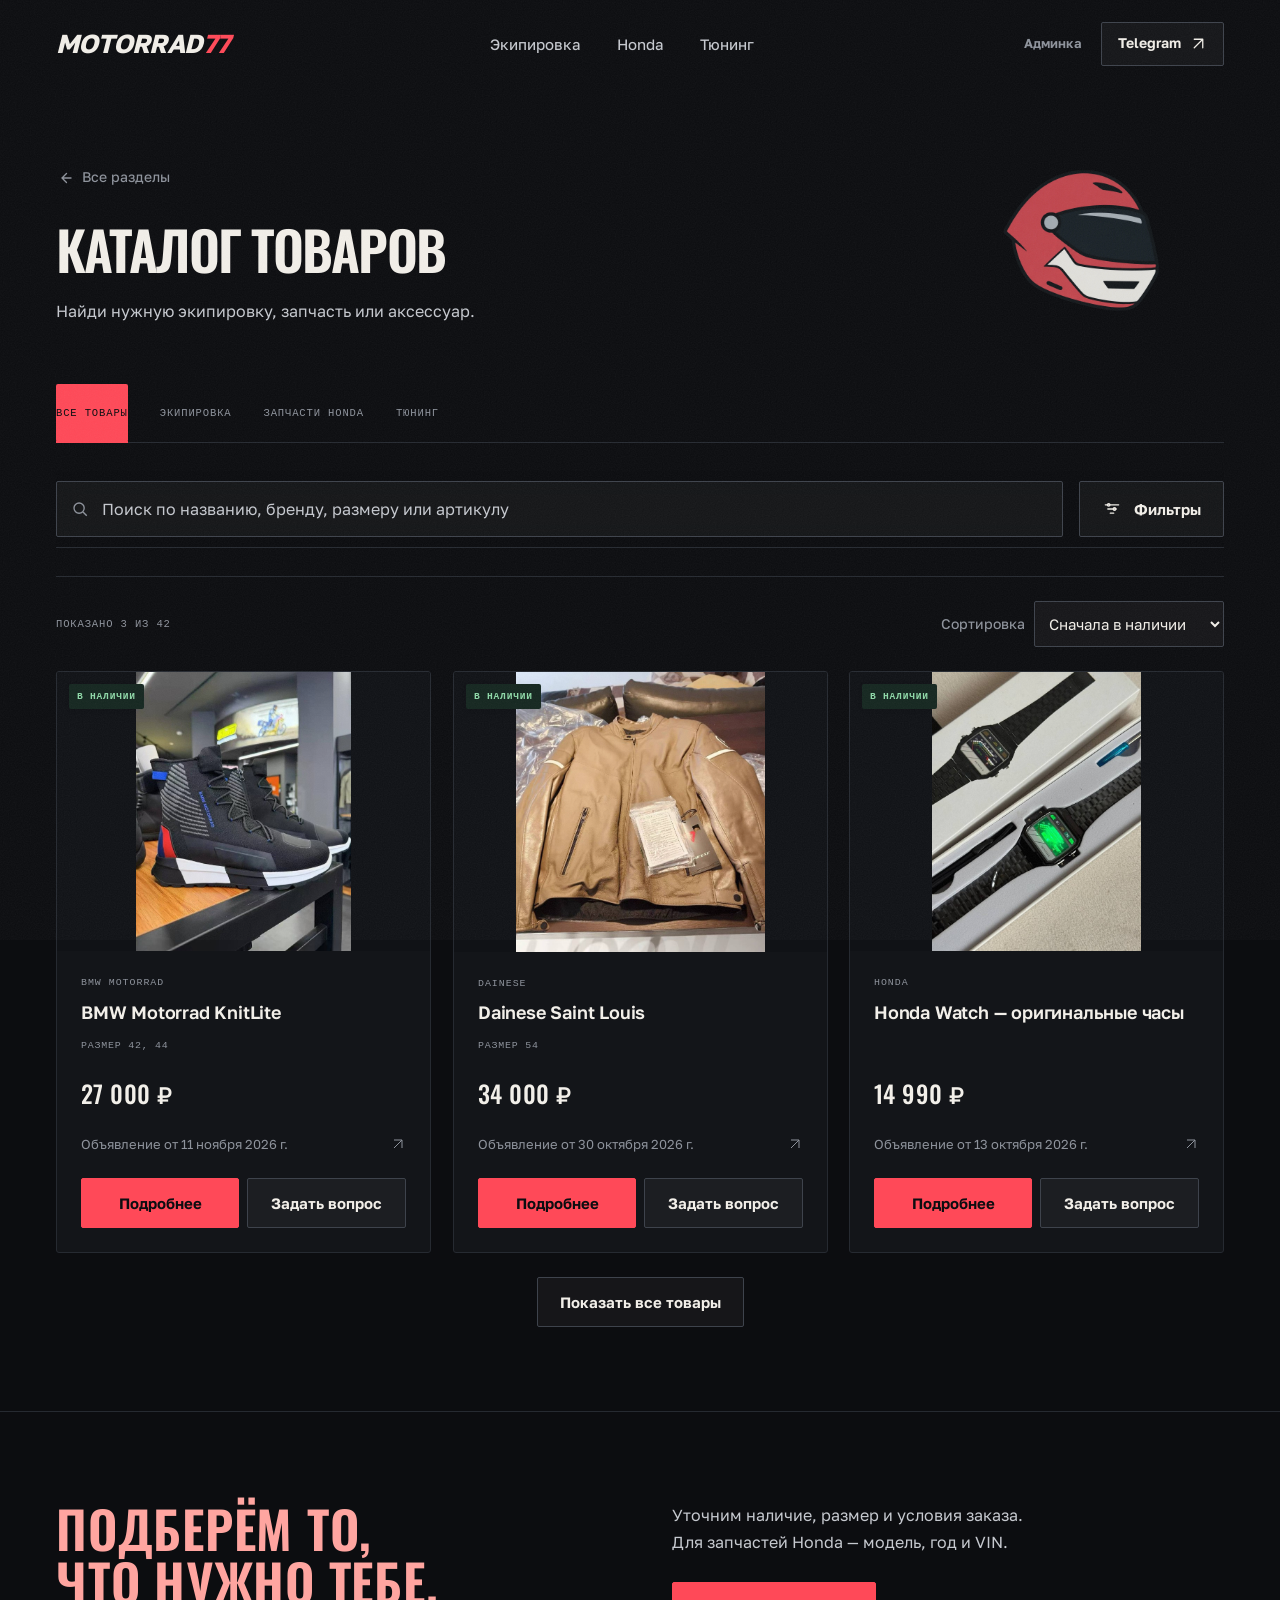
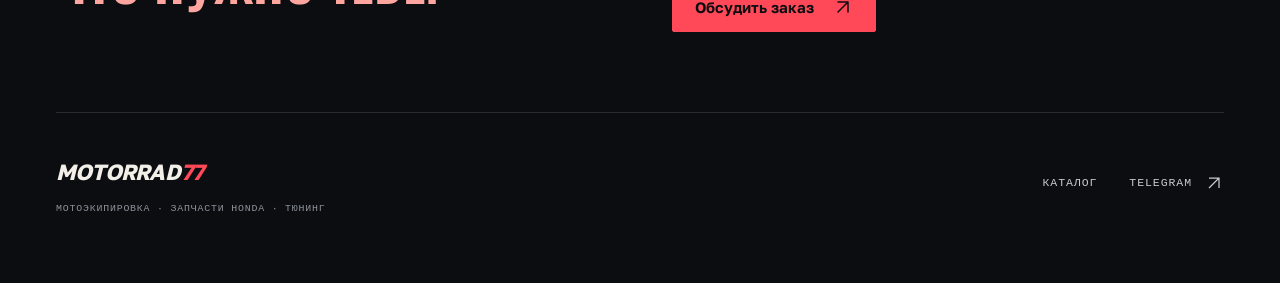
==== catalog.html @ dca194d2 "MOTORRAD77 redesign demo (speed v3)" ====
<!doctype html>
<html lang="ru" data-type="product">
<head>
<meta charset="utf-8">
<meta name="viewport" content="width=device-width, initial-scale=1, viewport-fit=cover">
<meta name="theme-color" content="#0C0D10"><meta name="page-type" content="product"><meta name="site-kind" content="other"><link rel="icon" href="assets/favicon.svg" type="image/svg+xml"><meta property="og:title" content="Каталог — MOTORRAD77"><meta property="og:description" content="Мотоэкипировка, оригинальные запчасти Honda и тюнинг."><meta property="og:type" content="website"><meta property="og:image" content="assets/equipment.webp"><meta name="twitter:card" content="summary_large_image">
<meta name="description" content="MOTORRAD77 — мотоэкипировка Alpinestars, Dainese, оригинальные запчасти Honda и тюнинг.">
<title>Каталог — MOTORRAD77</title>
<link rel="preload" href="assets/golos-text.woff" as="font" type="font/woff" crossorigin>
<link rel="preload" href="assets/fonts/oswald-600-cyrillic.woff2" as="font" type="font/woff2" crossorigin><link rel="preload" href="assets/fonts/oswald-600-latin.woff2" as="font" type="font/woff2" crossorigin>
<link rel="stylesheet" href="assets/css/shared.css?v=20">
<link rel="stylesheet" href="assets/css/catalog.css?v=20">
<script>
// Resolve the initial route before painting, then let the catalog own updates.
var catalogInitialView = (() => {
  const params = new URLSearchParams(location.search);
  const sections = {equipment:"Экипировка",honda:"Запчасти Honda",tuning:"Тюнинг"};
  const types = {jackets:"Куртки",pants:"Штаны",suits:"Комбинезоны",boots:"Мотоботы",gloves:"Перчатки",helmets:"Шлемы",protection:"Защита спины и груди",base:"Термобельё и базовые слои",rain:"Дождевики",bags:"Сумки и рюкзаки",accessories:"Аксессуары"};
  const section = Object.hasOwn(sections,params.get("section")) ? params.get("section") : "all";
  const type = section === "equipment" && Object.hasOwn(types,params.get("type")) ? params.get("type") : "all";
  document.documentElement.dataset.catalogSection = section;
  const subtitles = {equipment:"Подбери тип экипировки, бренд, пол и размер.",honda:"Рычаги, ручки с подогревом, крышки двигателя и пластик. Подбор по модели, году и VIN.",tuning:"Компоненты и аксессуары для доработки мотоцикла."};
  return {type,title:type !== "all" ? types[type] : sections[section] || "Каталог товаров",subtitle:subtitles[section] || "Выберите категорию на главной странице или найдите товар."};
})();
</script>
<link rel="stylesheet" href="assets/css/redesign.css?v=20"><link rel="stylesheet" href="assets/css/speed-fonts.css?v=20"><link rel="stylesheet" href="assets/css/speed.css?v=20"></head>
<body class="catalog-page">
<a class="skip-link" href="#main">Перейти к содержимому</a>
<div class="progress" aria-hidden="true"><i></i></div>

<header class="topbar"><div class="wrap topbar-inner">
<a class="brand" translate="no" href="index.html" aria-label="MOTORRAD77 — главная">MOTORRAD<span class="brand-77">77</span></a>
<nav class="main-nav" aria-label="Главная навигация"><a href="catalog.html?section=equipment">Экипировка</a><a href="catalog.html?section=honda">Honda</a><a href="catalog.html?section=tuning">Тюнинг</a></nav>
<div class="header-actions"><button class="button header-admin" type="button" onclick="openAdmin()">Админка</button><a class="button button-secondary header-contact" href="https://t.me/motorrad_77" target="_blank" rel="noopener">Telegram <svg aria-hidden="true" viewBox="0 0 24 24"><path d="M6 18 18 6M6 6h12v12"/></svg></a><button class="icon-button button-secondary mobile-menu-button" type="button" aria-label="Открыть меню" aria-controls="mobileNav" aria-expanded="false" onclick="toggleMobileNav()"><svg aria-hidden="true" viewBox="0 0 24 24"><path d="M4 8h16M4 16h16"/></svg></button></div></div>
<nav class="mobile-nav" id="mobileNav" aria-label="Мобильная навигация"><a href="index.html">Главная</a><a href="catalog.html?section=equipment">Экипировка <svg aria-hidden="true" viewBox="0 0 24 24"><path d="M5 12h14m-6-6 6 6-6 6"/></svg></a><a href="catalog.html?section=honda">Запчасти Honda <svg aria-hidden="true" viewBox="0 0 24 24"><path d="M5 12h14m-6-6 6 6-6 6"/></svg></a><a href="catalog.html?section=tuning">Тюнинг <svg aria-hidden="true" viewBox="0 0 24 24"><path d="M5 12h14m-6-6 6 6-6 6"/></svg></a><a href="https://t.me/motorrad_77" target="_blank" rel="noopener">Связаться в Telegram <svg aria-hidden="true" viewBox="0 0 24 24"><path d="M6 18 18 6M6 6h12v12"/></svg></a><button type="button" onclick="toggleMobileNav(false);openAdmin()">Управление каталогом</button></nav></header>

<main id="main">
  <section class="section wrap catalog-section" id="catalog">
    <div class="catalog-top">
      <div class="section-heading">
        <div><a class="back-link" href="index.html#categories"><svg aria-hidden="true" viewBox="0 0 24 24"><path d="m14 6-6 6 6 6M8 12h12"/></svg>Все разделы</a><h1 class="section-title" id="catalogTitle">Каталог</h1><p class="section-note" id="catalogSubtitle">Выберите категорию на главной странице или найдите товар.</p></div>
      </div>
      <div class="catalog-cover" aria-hidden="true"><img class="cover-equipment" src="assets/equipment.webp" alt="" width="1536" height="1024"><img class="cover-honda" src="assets/honda.webp" alt="" width="1536" height="1024"><img class="cover-tuning" src="assets/tuning.svg" alt="" width="400" height="210"></div>
    </div>

    <script>
    document.getElementById("catalogTitle").textContent = catalogInitialView.title;
    document.getElementById("catalogSubtitle").textContent = catalogInitialView.subtitle;
    </script>
    <div class="demo-note" id="demoNote" hidden>
      <svg aria-hidden="true" focusable="false" viewBox="0 0 24 24"><circle cx="12" cy="12" r="9"/><path d="M12 11v5m0-8h.01"/></svg>
      <span>Ищите товары по названию, бренду, размеру или артикулу.</span>
    </div>

    <nav class="catalog-sections" aria-label="Разделы каталога">
      <a href="catalog.html" data-section="all">Все товары</a>
      <a href="catalog.html?section=equipment" data-section="equipment">Экипировка</a>
      <a href="catalog.html?section=honda" data-section="honda">Запчасти Honda</a>
      <a href="catalog.html?section=tuning" data-section="tuning">Тюнинг</a>
    </nav>
    <div class="catalog-toolbar">
      <div class="search-row">
        <svg aria-hidden="true" focusable="false" viewBox="0 0 24 24"><circle cx="10.8" cy="10.8" r="6.8"/><path d="m16 16 5 5"/></svg>
        <input id="searchInput" class="search-input" type="search" placeholder="Поиск по названию, бренду, размеру или артикулу" aria-label="Поиск по каталогу" oninput="renderCatalog()" name="searchInput" autocomplete="off">
      </div>
      <button class="button button-secondary filter-toggle" id="filterToggle" type="button" aria-expanded="false" aria-controls="filterPanel" onclick="toggleFilters()">
        <svg aria-hidden="true" focusable="false" viewBox="0 0 24 24"><path d="M4 7h16M7 12h10m-7 5h4"/><circle cx="8" cy="7" r="1.5"/><circle cx="15" cy="12" r="1.5"/></svg>
        Фильтры
      </button>
    </div>
    <div class="active-filters" id="activeFilters" aria-live="polite"></div>
    <div class="filter-panel" id="filterPanel" hidden>
      <div class="filter-grid">
        <div class="filter-field"><label for="categoryFilter">Раздел</label><select class="filter-select" id="categoryFilter" onchange="onCategoryFilterChange()" name="categoryFilter" autocomplete="off"><option value="all">Все разделы</option><option value="equipment">Экипировка</option><option value="honda">Запчасти Honda</option><option value="tuning">Тюнинг</option></select></div>
        <div class="filter-field" id="subcategoryField"><label for="subcategoryFilter">Категория экипировки</label><select class="filter-select" id="subcategoryFilter" onchange="renderCatalog()" name="subcategoryFilter" autocomplete="off"><option value="all">Вся экипировка</option><option value="jackets">Куртки</option><option value="pants">Штаны</option><option value="suits">Комбинезоны</option><option value="boots">Мотоботы</option><option value="gloves">Перчатки</option><option value="helmets">Шлемы</option><option value="protection">Защита спины и груди</option><option value="base">Термобельё и базовые слои</option><option value="rain">Дождевики</option><option value="bags">Сумки и рюкзаки</option><option value="accessories">Аксессуары</option></select></div>
        <div class="filter-field"><label for="brandFilter">Бренд</label><select class="filter-select" id="brandFilter" onchange="renderCatalog()" name="brandFilter" autocomplete="off"><option value="all">Все бренды</option></select></div>
        <div class="filter-field" id="genderField"><label for="genderFilter">Пол</label><select class="filter-select" id="genderFilter" onchange="renderCatalog()" name="genderFilter" autocomplete="off"><option value="all">Любой</option><option value="male">Мужское</option><option value="female">Женское</option><option value="unisex">Унисекс</option></select></div>
        <div class="filter-field" id="sizeField"><label for="sizeFilter">Размер</label><select class="filter-select" id="sizeFilter" onchange="renderCatalog()" name="sizeFilter" autocomplete="off"><option value="all">Любой размер</option></select></div>
        <div class="filter-field"><label for="statusFilter">Наличие</label><select class="filter-select" id="statusFilter" onchange="renderCatalog()" name="statusFilter" autocomplete="off"><option value="all">Любое</option><option value="В наличии">В наличии</option><option value="В пути">В пути</option><option value="Под заказ">Под заказ</option><option value="Продано">Продано</option><option value="Уточнить">Уточнить</option></select></div>
      </div>
      <div class="filter-bottom">
        <span class="filter-help">Для запчастей Honda отдельные категории пока не используются.</span>
        <button class="clear-filters" type="button" onclick="clearFilters()">Сбросить фильтры</button>
      </div>
    </div>

    <details open class="equipment-directory" id="equipmentDirectory" aria-labelledby="equipmentDirectoryTitle">
      <summary class="equipment-directory-summary"><h2 id="equipmentDirectoryTitle">Категории экипировки</h2><span id="equipmentCurrent" class="equipment-current">Вся экипировка</span><svg aria-hidden="true" viewBox="0 0 24 24"><path d="m6 9 6 6 6-6"/></svg></summary>
      <nav class="equipment-types" id="equipmentTypes" aria-label="Категории экипировки">
<a href="catalog.html?section=equipment" data-equipment-type="all" aria-current="page" onclick="if(typeof chooseEquipmentType==='function')chooseEquipmentType(event,'all')"><span class="equipment-type-art" aria-hidden="true" style="background-position:0.0% 0%"></span><span class="equipment-type-label">Вся экипировка</span></a>
<a href="catalog.html?section=equipment&amp;type=jackets" data-equipment-type="jackets" onclick="if(typeof chooseEquipmentType==='function')chooseEquipmentType(event,'jackets')"><span class="equipment-type-art" aria-hidden="true" style="background-position:33.333333333333336% 0%"></span><span class="equipment-type-label">Куртки</span></a>
<a href="catalog.html?section=equipment&amp;type=pants" data-equipment-type="pants" onclick="if(typeof chooseEquipmentType==='function')chooseEquipmentType(event,'pants')"><span class="equipment-type-art" aria-hidden="true" style="background-position:66.66666666666667% 0%"></span><span class="equipment-type-label">Штаны</span></a>
<a href="catalog.html?section=equipment&amp;type=suits" data-equipment-type="suits" onclick="if(typeof chooseEquipmentType==='function')chooseEquipmentType(event,'suits')"><span class="equipment-type-art" aria-hidden="true" style="background-position:100.0% 0%"></span><span class="equipment-type-label">Комбинезоны</span></a>
<a href="catalog.html?section=equipment&amp;type=boots" data-equipment-type="boots" onclick="if(typeof chooseEquipmentType==='function')chooseEquipmentType(event,'boots')"><span class="equipment-type-art" aria-hidden="true" style="background-position:0.0% 50%"></span><span class="equipment-type-label">Мотоботы</span></a>
<a href="catalog.html?section=equipment&amp;type=gloves" data-equipment-type="gloves" onclick="if(typeof chooseEquipmentType==='function')chooseEquipmentType(event,'gloves')"><span class="equipment-type-art" aria-hidden="true" style="background-position:33.333333333333336% 50%"></span><span class="equipment-type-label">Перчатки</span></a>
<a href="catalog.html?section=equipment&amp;type=helmets" data-equipment-type="helmets" onclick="if(typeof chooseEquipmentType==='function')chooseEquipmentType(event,'helmets')"><span class="equipment-type-art" aria-hidden="true" style="background-position:66.66666666666667% 50%"></span><span class="equipment-type-label">Шлемы</span></a>
<a href="catalog.html?section=equipment&amp;type=protection" data-equipment-type="protection" onclick="if(typeof chooseEquipmentType==='function')chooseEquipmentType(event,'protection')"><span class="equipment-type-art" aria-hidden="true" style="background-position:100.0% 50%"></span><span class="equipment-type-label">Защита</span></a>
<a href="catalog.html?section=equipment&amp;type=base" data-equipment-type="base" onclick="if(typeof chooseEquipmentType==='function')chooseEquipmentType(event,'base')"><span class="equipment-type-art" aria-hidden="true" style="background-position:0.0% 100%"></span><span class="equipment-type-label">Термобельё</span></a>
<a href="catalog.html?section=equipment&amp;type=rain" data-equipment-type="rain" onclick="if(typeof chooseEquipmentType==='function')chooseEquipmentType(event,'rain')"><span class="equipment-type-art" aria-hidden="true" style="background-position:33.333333333333336% 100%"></span><span class="equipment-type-label">Дождевики</span></a>
<a href="catalog.html?section=equipment&amp;type=bags" data-equipment-type="bags" onclick="if(typeof chooseEquipmentType==='function')chooseEquipmentType(event,'bags')"><span class="equipment-type-art" aria-hidden="true" style="background-position:66.66666666666667% 100%"></span><span class="equipment-type-label">Сумки и рюкзаки</span></a>
<a href="catalog.html?section=equipment&amp;type=accessories" data-equipment-type="accessories" onclick="if(typeof chooseEquipmentType==='function')chooseEquipmentType(event,'accessories')"><span class="equipment-type-art" aria-hidden="true" style="background-position:100.0% 100%"></span><span class="equipment-type-label">Аксессуары</span></a>
</nav>
    </details>
    <script>
    document.getElementById("equipmentDirectory").open = !matchMedia("(max-width:760px)").matches || catalogInitialView.type === "all";
    </script>

    <div class="sort-row">
      <p class="sort-summary" id="catalogStatus" role="status" aria-live="polite" tabindex="-1">Загрузка каталога…</p>
      <div class="sort-control"><label for="sortFilter">Сортировка</label><select aria-label="Сортировка товаров" id="sortFilter" onchange="renderCatalog()" name="sortFilter" autocomplete="off"><option value="available">Сначала в наличии</option><option value="newest">Сначала новые</option><option value="priceAsc">Сначала дешевле</option><option value="priceDesc">Сначала дороже</option><option value="name">По названию</option></select></div>
    </div>

    <h2 class="sr-only" id="resultsHeading">Товары</h2>
    <div class="product-grid" id="productGrid" role="region" aria-labelledby="resultsHeading" aria-busy="true"><div class="catalog-loading" aria-hidden="true">Загрузка каталога…</div></div>
    <div class="catalog-more" id="catalogMore" hidden>
      <button class="button button-secondary" id="catalogMoreButton" type="button" onclick="toggleCatalogPreview()">Показать все товары</button>
    </div>
  </section>
</main>

<footer class="footer" id="contact"><div class="wrap">
<div class="footer-contact"><h2 data-moment="word-highlight">Подберём то,<br>что нужно тебе.</h2><div><p>Уточним наличие, размер и условия заказа.<br>Для запчастей Honda — модель, год и VIN.</p><a class="button button-primary" href="https://t.me/motorrad_77" target="_blank" rel="noopener">Обсудить заказ <svg aria-hidden="true" viewBox="0 0 24 24"><path d="M6 18 18 6M6 6h12v12"/></svg></a></div></div>
<div class="footer-inner"><div><a class="brand" translate="no" href="index.html">MOTORRAD<span class="brand-77">77</span></a><div class="footer-copy">Мотоэкипировка · Запчасти Honda · Тюнинг</div></div><div class="footer-links"><a href="catalog.html">Каталог</a><a href="https://t.me/motorrad_77" target="_blank" rel="noopener">Telegram <svg aria-hidden="true" viewBox="0 0 24 24"><path d="M6 18 18 6M6 6h12v12"/></svg></a></div></div></div></footer>

<!-- Product details -->
<div class="overlay" id="productOverlay" role="dialog" aria-modal="true" aria-labelledby="detailTitle" onclick="overlayClose(event,'productOverlay')">
  <div class="dialog product-dialog">
    <div class="dialog-header"><div><h2>Информация о товаре</h2><p>Характеристики и условия уточняются перед заказом</p></div><button class="close-button" type="button" aria-label="Закрыть" onclick="closeProductDetail()"><svg aria-hidden="true" viewBox="0 0 24 24"><path d="m6 6 12 12M18 6 6 18"/></svg></button></div>
    <div id="productDetail"></div>
  </div>
</div>

<!-- Admin -->
<div class="overlay" id="adminOverlay" role="dialog" aria-modal="true" aria-labelledby="adminTitle" onclick="overlayClose(event,'adminOverlay')">
  <div class="dialog admin-dialog">
    <div class="dialog-header"><div><h2 id="adminTitle">Управление каталогом</h2><p>Добавление, редактирование и удаление товаров</p></div><button class="close-button" type="button" aria-label="Закрыть" onclick="closeAdmin()"><svg aria-hidden="true" viewBox="0 0 24 24"><path d="m6 6 12 12M18 6 6 18"/></svg></button></div>
    <div class="admin-layout">
      <div class="admin-form-panel">
        <div class="admin-notice">Демо-режим: изменения сохраняются только в этом браузере. Для публичного сайта потребуется сервер, база данных и авторизация администратора.</div>
        <details class="ai-helper">
          <summary>Помощник заполнения карточки · демо</summary><div class="ai-helper-body">
          <p id="aiTextHelp">Вставь текст объявления — помощник попробует определить бренд, категорию, размер и цену. Настоящий ИИ и поиск фотографий пока не подключены.</p>
          <label for="aiText">Текст объявления</label><textarea aria-describedby="aiTextHelp" class="admin-textarea" id="aiText" placeholder="Например: Новая куртка Alpinestars GP Force V2, размер 54, мужская, 34 000 руб." name="aiText" autocomplete="off"></textarea>
          <button class="button button-secondary" type="button" onclick="parseProductText()">Заполнить поля из текста</button>
        </div></details>
        <h3 class="panel-title" id="formTitle">Новая карточка товара</h3>
        <form id="productForm" onsubmit="saveProduct(event)">
          <div class="admin-form-grid">
            <div class="admin-field"><label for="fcat">Раздел *</label><select class="admin-select" id="fcat" required onchange="updateAdminFields()" name="fcat" autocomplete="off"><option value="equipment">Экипировка</option><option value="honda">Запчасти Honda</option><option value="tuning">Тюнинг</option></select></div>
            <div class="admin-field" id="fsubcategoryWrap"><label for="fsubcategory">Категория</label><select class="admin-select" id="fsubcategory" name="fsubcategory" autocomplete="off"><option value="jackets">Куртки</option><option value="pants">Штаны</option><option value="suits">Комбинезоны</option><option value="boots">Мотоботы</option><option value="gloves">Перчатки</option><option value="helmets">Шлемы</option><option value="protection">Защита спины и груди</option><option value="base">Термобельё и базовые слои</option><option value="rain">Дождевики</option><option value="bags">Сумки и рюкзаки</option><option value="accessories">Аксессуары</option></select></div>
            <div class="admin-field"><label for="fbrand">Бренд</label><input class="admin-input" id="fbrand" placeholder="Alpinestars, Dainese, Honda Genuine" name="fbrand" autocomplete="off"></div>
            <div class="admin-field"><label for="fname">Название товара *</label><input class="admin-input" id="fname" required placeholder="Например, GP Force V2" name="fname" autocomplete="off" aria-describedby="fnameError"><p class="field-error" id="fnameError" role="alert" hidden>Введите название товара.</p></div>
            <div class="admin-field" id="fgenderWrap"><label for="fgender">Пол</label><select class="admin-select" id="fgender" name="fgender" autocomplete="off"><option value="">Не указан</option><option value="male">Мужское</option><option value="female">Женское</option><option value="unisex">Унисекс</option></select></div>
            <div class="admin-field" id="fsizeWrap"><label for="fsize">Размер</label><input class="admin-input" id="fsize" placeholder="52, 54, XL" name="fsize" autocomplete="off"></div>
            <div class="admin-field"><label for="farticle">Артикул / код</label><input class="admin-input" id="farticle" spellcheck="false" placeholder="OEM part number" name="farticle" autocomplete="off"></div>
            <div class="admin-field"><label for="fprice">Цена, ₽</label><input class="admin-input" id="fprice" type="number" min="0" step="1" inputmode="numeric" placeholder="Например, 34000" name="fprice" autocomplete="off"></div>
            <div class="admin-field"><label for="fstatus">Статус</label><select class="admin-select" id="fstatus" name="fstatus" autocomplete="off"><option>В наличии</option><option>В пути</option><option>Под заказ</option><option>Продано</option><option>Уточнить</option></select></div>
            <div class="admin-field full" id="fcompatWrap"><label for="fcompat">Совместимость / модели мотоциклов</label><input class="admin-input" id="fcompat" placeholder="Например, Honda CB650R 2024–2026" name="fcompat" autocomplete="off"></div>
            <div class="admin-field full"><label for="fdescription">Описание</label><textarea class="admin-textarea" id="fdescription" placeholder="Состояние, комплектация, особенности товара" name="fdescription" autocomplete="off"></textarea></div>
            <div class="admin-field full" id="fmeasureWrap"><label for="fmeasure">Параметры размера</label><textarea class="admin-textarea" id="fmeasure" placeholder="Рост, обхват груди и другие параметры. Указывай только подтверждённые данные." name="fmeasure" autocomplete="off"></textarea><span class="admin-help">Не добавляй приблизительные мерки как официальные — отмечай, если это ориентир.</span></div>
            <div class="admin-field full"><label for="fimages">Фотографии товара</label><div class="image-drop"><input id="fimages" type="file" accept="image/*" multiple onchange="handleImageFiles(event)" name="fimages" autocomplete="off"><span class="admin-help">Можно выбрать несколько фотографий. Изображения автоматически уменьшаются для экономии места.</span><p id="imageProcessingStatus" role="status" hidden>Обработка фотографий…</p><div class="image-preview" id="imagePreview"></div></div></div>
          </div>

        </form>
      </div>
      <div class="admin-list-panel">
        <h3 class="panel-title">Товары в каталоге <span id="adminProductCount" class="catalog-count"></span></h3>
        <input class="admin-search" id="adminSearch" type="search" placeholder="Найти товар в списке" oninput="renderAdminList()" aria-label="Поиск товара в админке" name="adminSearch" autocomplete="off">
        <div class="admin-list" id="adminList"></div>
      </div>
    </div>
<div class="admin-form-actions"><button class="button button-primary" id="saveProductButton" type="submit" form="productForm">Сохранить товар</button><button class="button button-secondary" id="clearProductFormButton" type="button" onclick="resetProductForm()">Очистить форму</button></div>
  </div>
</div>

<div class="toast" id="toast" role="status" aria-live="polite"></div>

<script src="assets/js/navigation.js?v=20" defer></script>
<script src="assets/js/motion.js?v=20" defer></script>
<script src="assets/js/catalog-data.js?v=1" defer></script>
<script src="assets/js/partner-catalog.js?v=1" defer></script>
<script src="assets/js/manufacturer-data.js?v=1" defer></script>
<script src="assets/js/products.js?v=11" defer></script>
<script src="assets/js/utils.js?v=12" defer></script>
<script src="assets/js/filters.js?v=9" defer></script>
<script src="assets/js/catalog.js?v=11" defer></script>
<script type="module" src="assets/moments/moments.js"></script></body>
</html>
---- assets/css/shared.css ----
@font-face{font-family:"Golos Text";font-style:normal;font-weight:400 900;font-display:swap;src:url("../golos-text.woff") format("woff")}
:root{color-scheme:dark;--page:#111315;--surface:#1b1e22;--surface-soft:#20242a;--surface-muted:#292e35;--ink:#f1eee8;--ink-soft:#c2c5ca;--muted:#a8adb5;--line:#353a42;--line-strong:#737b87;--brand-mark:#ff4958;--accent:#f1eee8;--accent-light:#f28c8f;--ink-hover:#d6d2cb;--success:#9cdab6;--success-bg:#1c332b;--warning:#e6c68d;--warning-bg:#382f20;--shadow:none;--radius:5px;--radius-sm:4px;--content:75rem;--dialog-gap:1.5rem;--on-accent:#16181b;--header:#15171a;--transit-bg:#2a3039;--transit-ink:#c7ced8;--font-ui:"Golos Text",Arial,sans-serif;--text-xs:.75rem;--text-sm:.875rem;--text-base:1rem;--text-lg:1.25rem;--space-1:4px;--space-2:8px;--space-3:12px;--space-4:16px;--space-6:24px;--space-8:32px;--space-12:48px}
*{box-sizing:border-box}
html{scroll-behavior:smooth;scroll-padding-top:100px}
body{margin:0;background:var(--page);color:var(--ink);font-family:var(--font-ui);font-size:var(--text-base);line-height:1.6;min-height:100svh;display:flex;flex-direction:column}
button,input,select,textarea{font:inherit}
button,a,select{-webkit-tap-highlight-color:rgba(255,255,255,.08);touch-action:manipulation}
button{cursor:pointer}
a{color:inherit;text-decoration:none}
img{max-width:100%;display:block}
svg{display:block}
.wrap{width:min(var(--content),calc(100% - 80px));margin-inline:auto}
.skip-link{position:absolute;left:12px;top:-60px;z-index:1000;background:var(--ink);color:var(--on-accent);padding:10px 14px;border-radius:6px}
.skip-link:focus{top:12px}
:focus-visible{outline:3px solid var(--accent-light);outline-offset:4px}
.topbar{height:80px;position:sticky;top:0;z-index:30;background:var(--header);border-bottom:1px solid var(--line)}
.topbar-inner{height:100%;display:flex;align-items:center;justify-content:space-between;gap:24px}
.brand{display:inline-flex;align-items:center;gap:1px;font-size:28px;font-style:italic;font-weight:650;letter-spacing:-.035em;white-space:nowrap;color:var(--ink)}
.brand-77{color:var(--brand-mark)}
.main-nav{display:flex;align-items:center;gap:30px;color:var(--ink-soft);font-size:var(--text-sm);font-weight:600}
.main-nav a{transition:color .15s}
.main-nav a:hover{color:var(--ink-soft)}
.header-actions{display:flex;align-items:center;gap:10px}
.icon-button,.button{min-height:46px;border-radius:6px;border:1px solid transparent;display:inline-flex;align-items:center;justify-content:center;gap:9px;padding:12px 18px;font-size:var(--text-sm);font-weight:650;transition:background .16s,border-color .16s}
.button-primary{background:var(--accent);color:var(--on-accent);border-color:var(--accent)}
.button-primary:hover{background:var(--ink-hover);border-color:var(--ink-hover)}
.button-secondary{background:var(--surface);color:var(--ink);border-color:var(--line-strong)}
.button-secondary:hover{background:var(--surface-muted);border-color:var(--ink-soft)}
.button-link{background:transparent;color:var(--ink-soft);border-color:transparent;padding-inline:8px}
.button-link:hover{background:var(--surface-soft)}
.button svg,.icon-button svg{width:17px;height:17px;stroke:currentColor;fill:none;stroke-width:1.8;stroke-linecap:round;stroke-linejoin:round}
.mobile-menu-button{display:none}
.mobile-nav{display:none}
.section{padding:34px 0 22px}
.section-heading{display:flex;align-items:flex-end;justify-content:space-between;gap:20px;margin-bottom:22px}
.back-link{display:inline-block}
.section-kicker{font-size:var(--text-xs);letter-spacing:0;font-weight:650;color:var(--accent);margin-bottom:12px}
.section-title{font-size:42px;line-height:1.15;letter-spacing:-.03em;font-weight:600;margin:0}
.section-note{margin:12px 0 0;color:var(--muted);font-size:var(--text-sm)}
.text-link{font-size:var(--text-sm);font-weight:700;color:var(--ink-soft)}
.text-link:hover{text-decoration:underline}
.catalog-section{padding-top:52px;padding-bottom:30px}
.catalog-top{display:flex;justify-content:space-between;align-items:flex-end;gap:18px;margin-bottom:30px}
.catalog-top .section-heading{margin:0}
.catalog-count{font-size:var(--text-sm);color:var(--muted);white-space:nowrap}
.demo-note{display:flex;align-items:flex-start;gap:10px;padding:12px 14px;margin:0 0 18px;border:1px solid var(--line);background:var(--surface-soft);border-radius:8px;color:var(--ink-soft);font-size:var(--text-sm)}
.demo-note svg{width:16px;height:16px;flex:0 0 16px;stroke:var(--muted);fill:none;stroke-width:1.8}
.search-row{position:relative;margin-bottom:13px}
.search-row svg{position:absolute;left:15px;top:50%;transform:translateY(-50%);width:18px;height:18px;stroke:var(--muted);fill:none;stroke-width:1.8;pointer-events:none}
.search-input{width:100%;height:52px;padding:0 16px 0 45px;border:1px solid var(--line-strong);border-radius:6px;background:var(--surface);color:var(--ink);font-size:var(--text-sm)}
.search-input::placeholder{color:var(--ink-soft)}
.search-input:focus,.filter-select:focus,.admin-input:focus,.admin-select:focus,.admin-textarea:focus{border-color:var(--accent);outline:2px solid var(--accent-light)}
.filter-panel{padding:20px;margin-top:14px;background:var(--surface);border:1px solid var(--line);border-radius:8px}
.filter-grid{display:grid;grid-template-columns:repeat(4,minmax(0,1fr));gap:11px}
.filter-field{min-width:0}
.filter-field label{display:block;margin:0 0 6px;color:var(--ink-soft);font-size:var(--text-xs);font-weight:700}
.filter-select{width:100%;height:46px;padding:0 34px 0 11px;border:1px solid var(--line);border-radius:6px;background:var(--surface-soft);color:var(--ink);font-size:var(--text-sm);border-color:var(--line-strong)}
.filter-select:disabled{color:var(--muted);background:var(--surface-soft)}
.filter-bottom{display:flex;align-items:center;justify-content:space-between;gap:12px;margin-top:14px;padding-top:13px;border-top:1px solid var(--line)}
.active-filters{display:flex;align-items:center;flex-wrap:wrap;gap:7px;margin-top:12px;min-height:0}
.filter-chip{display:inline-flex;align-items:center;gap:7px;padding:0 0 0 12px;border-radius:5px;background:var(--surface-muted);color:var(--ink-soft);font-size:var(--text-xs);font-weight:600;max-inline-size:100%;min-inline-size:0;overflow-wrap:anywhere}
.filter-chip button{width:44px;height:44px;padding:0;border:0;background:transparent;color:var(--ink-soft);font-size:18px;line-height:1;flex:0 0 44px}
.clear-filters{border:0;background:transparent;color:var(--ink-soft);font-size:var(--text-sm);font-weight:700;padding:10px 4px;white-space:nowrap;min-height:44px}
.clear-filters:hover{text-decoration:underline}
.sort-row{display:flex;justify-content:space-between;align-items:center;gap:16px;margin:22px 0 18px;flex-wrap:wrap}
.sort-summary{display:block;margin:0;color:var(--ink-soft);font-size:var(--text-sm);min-width:0;scroll-margin-block-start:7rem}
.sort-control{display:flex;align-items:center;gap:9px}
.sort-control label{font-size:var(--text-sm);color:var(--ink-soft);font-weight:650;display:block}
.sort-control select{min-width:190px;height:46px;border:1px solid var(--line);border-radius:6px;background:var(--surface-soft);color:var(--ink);padding:0 10px;font-size:var(--text-sm);border-color:var(--line-strong)}
.product-grid{display:grid;grid-template-columns:repeat(3,minmax(0,1fr));gap:20px}
.product-card{min-width:0;background:var(--surface);border:1px solid var(--line);border-radius:8px;overflow:hidden;transition:transform .18s,border-color .18s;content-visibility:auto;contain-intrinsic-size:auto 36rem}
.product-card:hover{border-color:var(--line-strong)}
.product-media{position:relative;aspect-ratio:4/3;background:var(--surface-soft);overflow:hidden;cursor:pointer;width:100%;padding:0;border:0;display:block;color:inherit;text-align:left}
.product-media img{width:100%;height:100%;object-fit:contain;transition:transform .3s}
.product-card:hover .product-media img{transform:scale(1.025)}
.product-placeholder{height:100%;display:flex;align-items:center;justify-content:center;flex-direction:column;gap:10px;color:var(--ink-soft)}
.product-placeholder svg{width:46px;height:46px;fill:none;stroke:currentColor;stroke-width:1.4;stroke-linecap:round;stroke-linejoin:round}
.product-placeholder span{font-size:var(--text-xs);font-weight:650;letter-spacing:1.5px}
.product-status{position:absolute;left:12px;top:12px;padding:5px 8px;border-radius:5px;background:var(--surface-muted);color:var(--ink-soft);font-size:var(--text-xs);font-weight:600;box-shadow:0 1px 5px rgba(0,0,0,.06)}
.product-status.available{background:var(--success-bg);color:var(--success)}
.product-status.transit{background:var(--transit-bg);color:var(--transit-ink)}
.product-status.order{background:var(--warning-bg);color:var(--warning)}
.product-status.demo{background:var(--surface-muted);color:var(--ink-soft)}
.product-info{padding:22px}
.product-brand{font-size:var(--text-xs);letter-spacing:.2px;color:var(--muted);font-weight:650;margin-bottom:9px}
.product-name{font-size:17px;line-height:1.4;letter-spacing:-.3px;font-weight:650;margin:0 0 10px;color:var(--ink)}
.product-meta{display:flex;align-items:center;flex-wrap:wrap;gap:6px;color:var(--ink-soft);font-size:var(--text-xs);min-height:20px;overflow-wrap:anywhere}
.meta-dot{width:3px;height:3px;border-radius:50%;background:#a5adb4}
.product-price{font-size:23px;font-weight:650;letter-spacing:-.5px;color:var(--ink);margin:18px 0}
.product-actions{display:flex;flex-wrap:wrap;gap:8px}
.product-actions .button{flex:1 1 100px;min-width:0}
.product-actions .button-secondary{padding-inline:10px}
.empty-state{padding:70px 24px;text-align:center;background:var(--surface);border:1px solid var(--line);border-radius:8px;color:var(--muted)}
.empty-state svg{width:36px;height:36px;margin:0 auto 12px;stroke:var(--muted);fill:none;stroke-width:1.6}
.empty-state h3{margin:0 0 8px;color:var(--ink);font-size:20px}
.empty-state p{margin:0 0 24px;font-size:var(--text-sm)}
.footer{background:var(--surface);border-top:1px solid var(--line);padding:28px 0;margin-top:60px}
.footer-inner{display:flex;align-items:center;justify-content:space-between;gap:20px}
.footer-copy{font-size:var(--text-xs);color:var(--muted);margin-top:8px}
.footer-links{display:flex;gap:18px;align-items:center;font-size:var(--text-sm);font-weight:650;color:var(--ink-soft)}
.footer-links a:hover{text-decoration:underline}
.overlay{display:none;position:fixed;inset:0;z-index:100;background:rgba(0,0,0,.75);padding:24px;overflow:auto;overscroll-behavior:contain}
.overlay.open{display:flex;align-items:flex-start;justify-content:center}
.dialog{position:relative;width:min(100%,920px);margin:auto;background:var(--surface);border:1px solid var(--line);border-radius:14px;box-shadow:none;overflow:auto;max-block-size:calc(100dvh - 2 * var(--dialog-gap));overscroll-behavior:contain}
.dialog-header{display:flex;justify-content:space-between;align-items:center;gap:16px;padding:20px 24px;border-bottom:1px solid var(--line);position:sticky;inset-block-start:0;z-index:2;background:var(--surface);flex:0 0 auto}
.dialog-header h2{font-size:20px;letter-spacing:-.4px;margin:0}
.dialog-header p{font-size:var(--text-sm);color:var(--ink-soft);margin:4px 0 0}
.close-button{width:44px;height:44px;border:1px solid var(--line);border-radius:6px;background:var(--surface);color:var(--ink-soft);font-size:21px;line-height:1;flex:0 0 44px;display:grid;place-items:center}
.close-button:hover{background:var(--surface-muted)}
.product-dialog{width:min(100%,940px)}
.product-detail{display:grid;grid-template-columns:minmax(0,1fr) minmax(0,1fr);gap:0}
.detail-gallery{padding:22px;background:var(--surface-soft)}
.detail-main-image{aspect-ratio:4/3;background:var(--surface-muted);border-radius:9px;overflow:hidden;display:grid;place-items:center}
.detail-main-image img{width:100%;height:100%;object-fit:contain}
.detail-thumbs{display:flex;gap:8px;margin-top:10px;flex-wrap:wrap}
.detail-thumb{width:62px;height:54px;padding:0;border:1px solid var(--line);border-radius:6px;background:var(--surface);overflow:hidden}
.detail-thumb.active{border:2px solid var(--accent-light)}
.detail-thumb img{width:100%;height:100%;object-fit:cover}
.detail-copy{padding:28px}
.detail-brand{font-size:var(--text-xs);letter-spacing:1.2px;color:var(--ink-soft);font-weight:650}
.detail-copy h2{font-size:25px;line-height:1.2;letter-spacing:-.8px;margin:8px 0 12px}
.detail-price{font-size:25px;font-weight:700;margin:0 0 14px}
.detail-status{display:inline-flex;padding:5px 9px;border-radius:5px;background:var(--surface-muted);color:var(--ink-soft);font-size:var(--text-xs);font-weight:600;margin-bottom:17px}
.detail-table{display:grid;grid-template-columns:120px 1fr;gap:9px 12px;padding:15px 0;border-top:1px solid var(--line);border-bottom:1px solid var(--line);font-size:var(--text-sm)}
.detail-table dt{color:var(--ink-soft)}
.detail-table dd{margin:0;color:var(--ink);font-weight:650}
.detail-description{font-size:var(--text-sm);line-height:1.65;color:var(--ink-soft);margin:17px 0;overflow-wrap:anywhere}
.detail-note{padding:12px;background:var(--surface-soft);border-radius:6px;color:var(--ink-soft);font-size:var(--text-sm);line-height:1.55;margin-bottom:18px;overflow-wrap:anywhere}
.detail-copy .button{width:100%}
.admin-dialog{width:min(100%,1160px);display:flex;flex-direction:column;overflow:hidden}
.admin-layout{display:grid;grid-template-columns:minmax(0,1.05fr) minmax(320px,.95fr);gap:0;overflow:auto;min-block-size:0;flex:1;overscroll-behavior:contain}
.admin-form-panel{padding:22px 24px;border-right:1px solid var(--line)}
.admin-list-panel{padding:22px 24px;background:var(--surface-soft)}
.panel-title{font-size:14px;font-weight:650;margin:0 0 14px}
.admin-notice{padding:10px 12px;border-radius:6px;background:var(--surface-soft);color:var(--ink-soft);font-size:var(--text-xs);line-height:1.55;margin-bottom:15px}
.ai-helper{border:1px solid var(--line);border-radius:8px;padding:13px;background:var(--surface-soft);margin-bottom:17px}
.ai-helper strong{font-size:var(--text-sm)}
.ai-helper p{font-size:var(--text-xs);color:var(--ink-soft);margin:4px 0 9px;line-height:1.5}
.ai-helper textarea{width:100%;min-height:62px;resize:vertical}
.ai-helper .button{margin-top:8px}
.admin-form-grid{display:grid;grid-template-columns:repeat(2,minmax(0,1fr));gap:12px}
.admin-field{min-width:0}
.admin-field.full{grid-column:1/-1}
.admin-field label{display:block;margin:0 0 5px;color:var(--ink-soft);font-size:var(--text-xs);font-weight:600}
.admin-input,.admin-select,.admin-textarea{width:100%;min-height:44px;padding:9px 10px;border:1px solid var(--line);border-radius:6px;background:var(--surface-soft);color:var(--ink);font-size:var(--text-sm);border-color:var(--line-strong)}
.admin-textarea{min-height:76px;resize:vertical}
.admin-help{display:block;margin-top:4px;color:var(--muted);font-size:var(--text-xs);line-height:1.45}
.image-drop{padding:13px;border:1px dashed var(--line);border-radius:6px;background:var(--surface)}
.image-drop input{width:100%;font-size:var(--text-xs);color:var(--ink-soft)}
.image-preview{display:flex;gap:8px;flex-wrap:wrap;margin-top:10px}
.image-preview-item{position:relative;width:88px;height:88px;border:1px solid var(--line);border-radius:6px;overflow:hidden;background:var(--surface-muted)}
.image-preview-item img{width:100%;height:100%;object-fit:cover}
.image-preview-item button{position:absolute;top:2px;right:2px;width:44px;height:44px;border:0;border-radius:6px;background:var(--surface);color:var(--ink-soft);line-height:1;padding:0;display:grid;place-items:center}
.admin-form-actions{display:flex;gap:8px;flex-wrap:wrap;margin-top:0;flex:0 0 auto;padding:16px 24px;border-top:1px solid var(--line);background:var(--surface)}
.admin-search{width:100%;height:46px;padding:0 10px;border:1px solid var(--line);border-radius:6px;margin-bottom:12px;font-size:var(--text-sm);background:var(--surface-soft);color:var(--ink);border-color:var(--line-strong)}
.admin-list{display:flex;flex-direction:column;gap:8px;max-height:590px;overflow:auto;padding-right:3px}
.admin-product{display:flex;align-items:center;gap:10px;padding:10px;background:var(--surface);border:1px solid var(--line);border-radius:6px}
.admin-product-thumb{width:50px;height:46px;flex:0 0 50px;border-radius:5px;background:var(--surface-muted);overflow:hidden;display:grid;place-items:center;color:var(--ink-soft)}
.admin-product-thumb img{width:100%;height:100%;object-fit:cover}
.admin-product-main{min-width:0;flex:1}
.admin-product-main strong{display:block;font-size:var(--text-xs);line-height:1.35}
.admin-product-main span{display:block;font-size:var(--text-xs);color:var(--ink-soft);margin-top:3px;overflow-wrap:anywhere}
.admin-product-actions{display:flex;gap:5px}
.mini-button{width:44px;height:44px;border:1px solid var(--line);border-radius:5px;background:var(--surface);color:var(--ink-soft);display:grid;place-items:center}
.mini-button:hover{background:var(--surface-muted)}
.mini-button svg{width:14px;height:14px;stroke:currentColor;fill:none;stroke-width:1.8}
.toast{position:fixed;left:50%;bottom:24px;z-index:200;transform:translateX(-50%);display:none;max-width:calc(100% - 32px);padding:11px 16px;background:var(--ink);color:var(--on-accent);border-radius:6px;font-size:var(--text-sm);box-shadow:0 8px 25px rgba(0,0,0,.18)}
.toast.show{display:block}
main{flex:1}

.main-nav a:hover,.footer-links a:hover{color:var(--accent)}
.header-actions .button-secondary{border-color:var(--line-strong)}
.catalog-toolbar{display:grid;grid-template-columns:minmax(0,1fr) auto;gap:12px;align-items:center}
.catalog-toolbar .search-row{margin:0}
.filter-toggle{height:52px;border-color:var(--line-strong)}
.filter-toggle.is-open{background:var(--surface-muted);border-color:var(--accent);color:var(--accent)}
.filter-toggle svg{width:18px;height:18px;stroke:currentColor;fill:none;stroke-width:1.6}
[hidden]{display:none!important}
.filter-help{font-size:var(--text-xs);color:var(--muted)}
.catalog-more{display:flex;justify-content:center;padding:24px 0 4px}
.footer .brand{font-size:20px;letter-spacing:-.035em}
.header-admin{background:var(--surface-muted);border-color:var(--line-strong);color:var(--ink-soft)}

@media(max-width:1000px){.wrap{width:calc(100% - 48px)}.main-nav{gap:18px}.topbar-inner{gap:18px}.filter-grid{grid-template-columns:repeat(3,minmax(0,1fr))}.product-grid{grid-template-columns:repeat(2,minmax(0,1fr))}.admin-layout{grid-template-columns:1fr;overflow:auto;min-block-size:0;flex:1;overscroll-behavior:contain}.admin-form-panel{border-right:0;border-bottom:1px solid var(--line)}.admin-list{max-height:360px}}
@media(max-width:760px){.wrap{width:calc(100% - 36px)}.topbar{height:72px}.brand{font-size:21px;letter-spacing:-.035em}.main-nav,.header-admin{display:none;color:var(--ink-soft)}.mobile-menu-button{display:inline-flex;padding:10px}.topbar-inner{gap:10px}.header-actions{gap:7px}.header-actions .button{padding:9px 12px}.mobile-nav.open{display:flex;position:absolute;left:0;right:0;top:71px;flex-direction:column;background:var(--surface);border-bottom:1px solid var(--line);padding:8px 18px 16px}.mobile-nav a{padding:12px 4px;border-bottom:1px solid var(--line)}.section-title{font-size:30px;letter-spacing:-.03em}.catalog-section{padding-top:32px}.catalog-top{margin-bottom:24px}.filter-grid{grid-template-columns:repeat(2,minmax(0,1fr))}.filter-bottom{align-items:flex-start;flex-direction:column}.sort-control label{display:block}.sort-row{margin-top:18px;justify-content:space-between;flex-wrap:wrap}.product-grid{gap:12px}.product-info{padding:16px}.product-name{font-size:15px}.product-actions{flex-direction:column}.product-detail{grid-template-columns:1fr}.detail-gallery,.detail-copy{padding:20px}.overlay{padding:10px}.dialog-header{padding:16px;position:sticky;inset-block-start:0;z-index:2;background:var(--surface);flex:0 0 auto}.admin-form-panel,.admin-list-panel{padding:16px}.footer{margin-top:40px}.footer-inner{align-items:flex-start;flex-direction:column;gap:22px}}
@media(max-width:420px){.brand{font-size:18px;letter-spacing:-.035em}.header-actions .button{font-size:var(--text-xs)}.topbar-inner{gap:6px}.product-grid{grid-template-columns:1fr}.admin-form-grid{grid-template-columns:1fr}.admin-field.full{grid-column:auto}.catalog-toolbar{gap:8px}.filter-toggle{padding:10px}.search-input{font-size:var(--text-sm)}.sort-control select{min-width:0;background:var(--surface-soft);color:var(--ink);border-color:var(--line-strong);height:46px}}
@media(prefers-reduced-motion:reduce){*,*::before,*::after{scroll-behavior:auto!important;transition:none!important;animation:none!important}}

input::placeholder,textarea::placeholder{color:var(--muted);opacity:1}
input[type=file]::file-selector-button{font:inherit;padding:8px 10px;border:1px solid var(--line-strong);border-radius:8px;background:var(--surface-muted);color:var(--ink);cursor:pointer}

.sr-only{position:absolute;width:1px;height:1px;padding:0;margin:-1px;overflow:hidden;clip-path:inset(50%);white-space:nowrap;border:0}
h1,h2,h3{text-wrap:balance;scroll-margin-top:100px}
p{text-wrap:pretty}
.product-name,.detail-copy h2,.admin-product-main strong,.detail-table dd{overflow-wrap:anywhere}
.product-price,.detail-price{font-variant-numeric:tabular-nums}
.product-media:focus-visible{outline-offset:-4px}
.catalog-sections{display:flex;flex-wrap:wrap;gap:8px;margin:0 0 24px}
.catalog-sections a{display:inline-flex;align-items:center;min-height:44px;padding:9px 15px;border:1px solid var(--line);border-radius:6px;font-size:var(--text-sm);color:var(--ink-soft)}
.catalog-sections a:hover{border-color:var(--line-strong);color:var(--ink)}
.catalog-sections a[aria-current="page"]{background:var(--ink);border-color:var(--ink);color:var(--on-accent)}
.category-content{min-width:0}
.detail-gallery img{background:var(--surface-soft)}
@media(max-width:760px){.catalog-sections{gap:6px;margin-bottom:20px}.catalog-sections a{padding:9px 11px}.sort-control{width:100%}.sort-control select{width:100%;height:46px}.product-actions .button{flex:auto}.header-actions .button{font-size:var(--text-sm)}.brand{font-size:23px;letter-spacing:-.035em}.topbar-inner{gap:12px}.header-actions{gap:8px}}
@media(max-width:380px){.brand{font-size:20px;letter-spacing:-.035em}.header-actions .button{padding:9px 10px}}

@media(max-width:760px){.topbar{height:auto;min-height:72px}.topbar-inner{min-height:72px;height:auto;padding-block:12px;flex-wrap:wrap}.mobile-nav.open{top:100%}.mini-button{width:44px;height:44px}.admin-product-actions{flex-shrink:0}}

/* Accessibility and edge-state polish within the approved graphite palette. */
::selection{background:var(--ink);color:var(--on-accent)}
input,textarea{caret-color:var(--accent-light)}
*{scrollbar-color:var(--line-strong) var(--surface);scrollbar-width:auto}
a{text-underline-offset:.2em}
.button:disabled{opacity:.6;cursor:wait}
.filter-select:disabled,.sort-control select:disabled{opacity:.65;cursor:default}
.product-meta>span{min-inline-size:0;max-inline-size:100%}
.close-button svg,.image-preview-item button svg,.filter-chip button svg,.back-link svg{inline-size:18px;block-size:18px;stroke:currentColor;fill:none;stroke-width:1.8;stroke-linecap:round}
.back-link{display:inline-flex;align-items:center;gap:8px;min-block-size:44px}
.empty-actions{display:flex;justify-content:center;flex-wrap:wrap;gap:10px}
.ai-helper{padding:0}
.ai-helper summary{min-block-size:44px;padding:12px 14px;cursor:pointer;font-size:var(--text-sm);font-weight:600}
.ai-helper-body{padding:0 14px 14px}
.ai-helper-body label{display:block;margin-block:10px 6px;font-size:var(--text-sm)}
.field-error{color:var(--accent-light);font-size:var(--text-sm);margin:6px 0 0}
.admin-field :is(input,select,textarea){scroll-margin-block:1rem}
#catalogStatus:focus-visible{outline-offset:6px}
@media(max-width:760px){.overlay{--dialog-gap:.625rem;padding:var(--dialog-gap)}.mobile-menu-button{min-inline-size:44px}.footer-links{flex-wrap:wrap;gap:4px 16px}.footer-links a{display:inline-flex;align-items:center;min-block-size:44px}.sort-row{gap:12px}.sort-control{flex-wrap:wrap}.sort-control label{display:block}.sort-control select{flex:1;min-inline-size:0}.admin-form-actions{padding:12px 16px}.admin-form-actions .button{flex:1 1 140px}.admin-input,.admin-select,.admin-textarea,.admin-search,.search-input,.filter-select,.sort-control select{font-size:1rem}.empty-state{padding:36px 20px}.image-drop input{min-inline-size:0}.topbar{padding-inline:env(safe-area-inset-left) env(safe-area-inset-right)}}

.brand{min-block-size:44px}.main-nav a{display:inline-flex;align-items:center;min-block-size:44px}.image-drop input::file-selector-button{min-block-size:44px}
---- assets/css/catalog.css ----
/* One coherent illustrated family; progressive disclosure follows category selection. */
.equipment-directory{container:equipment / inline-size;padding:1rem;margin-block-end:1.5rem;border:1px solid var(--line);border-radius:10px;background:var(--surface)}
.equipment-directory-summary{display:flex;align-items:center;flex-wrap:wrap;gap:8px 12px;min-block-size:44px;cursor:pointer;list-style:none}
.equipment-directory-summary::-webkit-details-marker{display:none}
.equipment-directory-summary h2{flex:1 1 12rem;margin:0;font-size:var(--text-base);font-weight:500;letter-spacing:-.01em;color:var(--ink)}
.equipment-current{font-size:var(--text-sm);color:var(--ink-soft)}
.equipment-directory-summary svg{inline-size:18px;block-size:18px;stroke:currentColor;stroke-width:1.7;fill:none}
.equipment-directory[open] .equipment-directory-summary svg{transform:rotate(180deg)}
.equipment-types{display:grid;grid-template-columns:repeat(2,minmax(0,1fr));gap:10px;margin-block-start:16px}
.equipment-types a{display:flex;flex-direction:column;align-items:center;justify-content:center;gap:6px;min-inline-size:0;min-block-size:8.25rem;padding:10px;border:1px solid var(--line);border-radius:8px;font-size:var(--text-sm);line-height:1.4;color:var(--ink-soft);text-align:center;overflow-wrap:anywhere;transition:background .15s,border-color .15s,color .15s}
.equipment-type-art{display:block;flex:none;inline-size:min(5.25rem,100%);aspect-ratio:9/8;background-image:url("../equipment-types.webp?v=7");background-size:400% 300%;background-repeat:no-repeat;pointer-events:none}
.equipment-type-label{min-inline-size:0;min-block-size:2.5rem;display:flex;align-items:center;justify-content:center}
.equipment-types a:hover{background:var(--surface-muted);border-color:var(--line-strong);color:var(--ink)}
.equipment-types a[aria-current="page"]{background:var(--surface-muted);border-color:var(--ink);color:var(--ink);font-weight:500}
@container equipment (min-width:36rem){.equipment-types{grid-template-columns:repeat(3,minmax(0,1fr))}.equipment-types a{flex-direction:row;justify-content:flex-start;text-align:start;min-block-size:7rem;padding:12px;gap:10px}.equipment-type-art{inline-size:6rem;flex:0 0 6rem}.equipment-type-label{min-block-size:0;justify-content:flex-start}}
@container equipment (min-width:64rem){.equipment-types{grid-template-columns:repeat(4,minmax(0,1fr))}}
@supports not (container-type:inline-size){@media(min-width:760px){.equipment-types{grid-template-columns:repeat(3,minmax(0,1fr))}}@media(min-width:1100px){.equipment-types{grid-template-columns:repeat(4,minmax(0,1fr))}}}
@media(min-width:761px){.equipment-directory{padding:22px 24px 24px}}

html[data-catalog-section]:not([data-catalog-section="equipment"]) #equipmentDirectory{display:none}
#productGrid{min-block-size:24rem}
.catalog-loading{grid-column:1/-1;padding:24px;color:var(--muted)}
---- assets/css/redesign.css ----
/* Shared graphite / signal-red system over the retained application primitives. */
:root{--page:#141618;--surface:#1c1f22;--surface-soft:#23272b;--surface-muted:#2c3136;--header:#141618;--ink:#f2f0ea;--ink-soft:#c3c5c6;--muted:#a8adaf;--line:#383d41;--line-strong:#757d83;--brand-mark:#ff4d57;--accent:#f2f0ea;--accent-light:#ff9298;--on-accent:#16181a;--content:80rem;--text-xs:.8125rem;--text-sm:.9375rem;--text-lg:1.25rem}
html{scroll-behavior:auto;scroll-padding-top:104px}
.wrap{width:min(var(--content),calc(100% - 112px))}
body{line-height:1.6}
button,input,select,textarea{touch-action:manipulation}
.topbar{height:88px;min-height:88px;background:var(--page)}
.topbar-inner{padding-block:0;flex-wrap:nowrap;gap:24px}
.brand{font-size:26px;font-weight:750;font-style:italic;letter-spacing:-.035em}
.main-nav{gap:32px;font-size:.9375rem;font-weight:450}
.main-nav a,.footer-links a{position:relative;min-height:44px}
.main-nav a:after{content:'';position:absolute;bottom:5px;left:0;width:100%;height:1px;background:currentColor;transform:scaleX(0);transform-origin:left;transition:transform .25s}
.main-nav a:hover:after{transform:scaleX(1)}
.main-nav a:hover{color:var(--ink)}
.button,.icon-button{border-radius:3px;min-height:48px;font-size:.9375rem;font-weight:500;padding:12px 22px;transition:background .2s,border-color .2s,transform .2s}
.button-primary{background:var(--brand-mark);border-color:var(--brand-mark);color:#16181a}
.button-primary:hover{background:#ff6971;border-color:#ff6971;color:#16181a;transform:translateY(-2px)}
.button:active,.icon-button:active{transform:translateY(1px)}
.button-secondary{background:transparent;border-color:var(--line-strong);color:var(--ink)}
.button-secondary:hover{background:var(--surface-soft);border-color:var(--ink-soft);transform:translateY(-2px)}
.button svg{width:20px;height:20px;margin-left:10px;transition:transform .2s}
.button:hover svg{transform:translateX(3px)}
.header-contact{min-height:44px;padding:9px 16px;font-size:.875rem}
.header-contact svg{width:17px;height:17px;margin-left:0}
.header-admin{background:transparent;border-color:transparent;color:var(--muted);font-size:.8125rem;padding-inline:8px}
.header-admin:hover{color:var(--ink)}
.text-link{display:inline-flex;align-items:center;gap:20px;min-height:44px;font-size:.9375rem;font-weight:500;color:var(--ink)}
.text-link svg,.footer-links svg{inline-size:20px;block-size:20px;fill:none;stroke:currentColor;stroke-width:1.5;transition:transform .25s}
.text-link:hover{text-decoration:underline}
.text-link:hover svg{transform:translateX(4px)}
.footer{margin:0;padding:0;border-top:1px solid var(--line);background:var(--surface)}
.footer-contact{display:grid;grid-template-columns:minmax(0,1fr) minmax(0,1fr);gap:64px;padding:80px 0;align-items:start;border-bottom:1px solid var(--line)}
.footer-contact h2{--bg:var(--surface);font-size:clamp(2rem,3.5vw,3.25rem);font-weight:550;letter-spacing:-.035em;line-height:1.15;margin:0}
.footer-contact p{font-size:1rem;line-height:1.7;color:var(--ink-soft);margin:0 0 24px}
.footer-inner{padding:36px 0;gap:32px}
.footer .brand{font-size:23px}
.footer-copy{font-size:.8125rem;margin-top:8px;color:var(--muted)}
.footer-links{gap:32px;font-size:.9375rem;font-weight:450;flex-wrap:wrap}
.footer-links a{display:inline-flex;align-items:center;gap:12px}
.catalog-page .catalog-section{padding-block:32px 80px}
.catalog-top{align-items:center;min-height:240px;margin-bottom:24px;gap:32px}
.catalog-top .section-heading{flex:1;min-width:0}
.catalog-top .section-title{font-size:clamp(2.5rem,4.2vw,4rem);font-weight:550;letter-spacing:-.035em;line-height:1.1;max-width:850px;overflow-wrap:anywhere}
.catalog-top .section-note{font-size:1rem;line-height:1.6;max-width:46rem;color:var(--ink-soft);margin-top:20px}
.back-link{font-size:.875rem;font-weight:450;gap:8px;margin-bottom:20px;color:var(--muted);min-height:44px}
.back-link:hover{color:var(--ink)}
.catalog-cover{width:280px;height:220px;flex-shrink:0;display:grid;place-items:center}
.catalog-cover img{width:100%;height:100%;object-fit:contain;display:none}
html[data-catalog-section="equipment"] .cover-equipment,html[data-catalog-section="all"] .cover-equipment{display:block}
html[data-catalog-section="honda"] .cover-honda{display:block}
html[data-catalog-section="tuning"] .cover-tuning{display:block;width:80%}
.catalog-sections{gap:32px;border-bottom:1px solid var(--line);margin-bottom:28px;flex-wrap:wrap}
.catalog-sections a{position:relative;min-height:58px;padding:12px 0;background:transparent;border:0;border-radius:0;font-size:1rem;color:var(--muted)}
.catalog-sections a:hover{color:var(--ink)}
.catalog-sections a[aria-current="page"]{background:transparent;color:var(--ink)}
.catalog-sections a[aria-current="page"]:after{content:'';position:absolute;bottom:-1px;left:0;right:0;height:2px;background:var(--brand-mark)}
.catalog-toolbar{gap:16px;margin-bottom:0}
.search-input{height:56px;border-radius:3px;background:var(--surface);font-size:1rem;border-color:var(--line-strong)}
.filter-toggle{height:56px;border-radius:3px;gap:12px}
.filter-toggle svg{margin:0}
.filter-panel{padding:24px;border-radius:4px;margin-bottom:24px}
.filter-grid{gap:16px}
.filter-field label{font-size:.875rem;font-weight:450}
.filter-select,.sort-control select{border-radius:3px;font-size:.9375rem}
.active-filters{margin-bottom:24px;gap:8px}
.active-filters[hidden]{margin:0}
.filter-chip{border:1px solid var(--line);background:transparent;border-radius:3px;font-weight:450;font-size:.8125rem}
.filter-chip button:hover{background:var(--surface-soft)}
.equipment-directory{border:0;border-radius:0;background:transparent;padding:16px 0 0;margin-bottom:40px}
.equipment-directory-summary{gap:16px;padding:12px 0}
.equipment-directory-summary h2{font-size:1.125rem;letter-spacing:-.02em;font-weight:500}
.equipment-current{font-size:.875rem;color:var(--muted)}
.equipment-types{grid-template-columns:repeat(6,minmax(0,1fr));gap:1px;background:var(--line);border:1px solid var(--line);margin-top:20px}
.equipment-types a{position:relative;flex-direction:column;justify-content:center;gap:8px;min-height:175px;border:0;border-radius:0;background:var(--page);padding:12px 10px 16px;text-align:center;font-size:.875rem;transition:background .2s}
.equipment-types a:hover{background:var(--surface)}
.equipment-types a[aria-current="page"]{background:var(--surface-soft);color:var(--ink)}
.equipment-types a[aria-current="page"]:after{content:'';position:absolute;bottom:0;left:16px;right:16px;height:2px;background:var(--brand-mark)}
.equipment-type-art{inline-size:100%;max-inline-size:110px;flex:none;aspect-ratio:9/8;transition:transform .25s}
.equipment-types a:hover .equipment-type-art{transform:translateY(-3px)}
.equipment-type-label{min-height:2.5rem;justify-content:center;line-height:1.4}
.sort-row{border-top:1px solid var(--line);padding-top:24px;margin-top:28px;margin-bottom:24px}
.sort-control label{font-weight:450;font-size:.875rem;color:var(--muted)}
.sort-control select{background:transparent;min-width:190px}
#productGrid{min-height:0}
.empty-state{padding:64px 32px;background:var(--surface);border:0;border-radius:4px;min-width:0}
.empty-state>svg{width:36px;height:36px;margin-bottom:24px;stroke:var(--brand-mark)}
.empty-state h3{font-size:clamp(1.375rem,2.4vw,2rem);font-weight:500;letter-spacing:-.025em;margin-bottom:16px;line-height:1.3}
.empty-state p{font-size:1rem;max-width:36rem;margin-inline:auto;line-height:1.65;color:var(--ink-soft)}
.product-grid{gap:24px}
.product-card{border:0;border-radius:4px;background:var(--surface);transition:transform .25s}
.product-card:hover{transform:translateY(-2px)}
.product-info{padding:24px}
.product-name{font-size:1.125rem;font-weight:500;line-height:1.4}
.product-brand{font-size:.8125rem;font-weight:500;overflow-wrap:anywhere}
.product-source{display:flex;align-items:center;justify-content:space-between;gap:8px;min-height:44px;margin-top:-8px;margin-bottom:12px;font-size:.8125rem;color:var(--muted)}
.product-source svg{width:16px;height:16px;flex:0 0 16px;fill:none;stroke:currentColor;stroke-width:1.5}
.product-source:hover,.detail-source a:hover{color:var(--ink);text-decoration:underline}
.detail-source{font-size:.875rem;line-height:1.6;color:var(--ink-soft);padding-block:16px;border-bottom:1px solid var(--line)}
.detail-source a{display:inline-flex;align-items:center;min-height:44px;text-decoration:underline;color:var(--ink)}
.detail-description{white-space:pre-line}
.product-price{font-size:1.625rem;font-weight:550}
.product-meta{font-size:.8125rem}
.product-status{border-radius:3px;font-size:.8125rem}
.dialog{border-radius:6px;background:var(--surface)}
.dialog-header h2{font-weight:550}
.close-button{border-radius:3px}
.detail-price{font-size:2rem}
.detail-brand{letter-spacing:0;font-size:.875rem;font-weight:500}
.detail-copy h2{font-weight:550}
.detail-table{grid-template-columns:minmax(0,120px) minmax(0,1fr)}
.admin-input,.admin-select,.admin-textarea,.admin-search{border-radius:3px;min-height:48px;font-size:1rem}
.admin-field label{font-size:.875rem;font-weight:450}
.admin-product-main strong{font-size:.875rem;font-weight:500;overflow-wrap:anywhere}
.admin-help,.admin-notice,.ai-helper p{font-size:.8125rem}
.admin-form-actions{gap:12px}
.admin-product-actions{flex-shrink:0}
.toast{background:var(--ink);color:var(--on-accent)}
::selection{background:var(--brand-mark);color:#16181a}
:focus-visible{outline:2px solid var(--accent-light);outline-offset:4px}
button:disabled{cursor:default}
.mobile-nav svg{width:24px;height:24px;stroke:currentColor;fill:none;stroke-width:1.5}
@media(min-width:761px) and (max-width:1100px){.wrap{width:calc(100% - 64px)}.main-nav{gap:20px}.brand{font-size:22px}.header-admin{display:none}.header-actions{gap:8px}.equipment-types{grid-template-columns:repeat(4,minmax(0,1fr))}.equipment-type-art{max-inline-size:100px}}
@media(max-width:760px){
 .wrap{width:calc(100% - 40px)}
 .topbar{height:72px;min-height:72px}.topbar-inner{min-height:72px;height:72px;padding:0;flex-wrap:nowrap;gap:8px}
 .brand{font-size:21px;letter-spacing:-.035em}.header-actions{gap:8px}.header-contact{padding:9px 12px;font-size:.8125rem;min-height:44px}.header-contact svg{display:none}
 .main-nav,.header-admin{display:none}.mobile-menu-button{display:inline-flex;padding:10px;width:44px;height:44px;min-height:44px;border-color:var(--line)}
 .mobile-nav.open{position:absolute;top:100%;left:0;right:0;display:flex;flex-direction:column;height:calc(100dvh - 72px);padding:24px 20px;background:var(--page);overflow:auto;overscroll-behavior:contain;border:0;gap:0}
 .mobile-nav a,.mobile-nav button{display:flex;align-items:center;justify-content:space-between;gap:12px;min-height:64px;padding:16px 0;font-size:1.125rem;font-weight:400;border:0;border-bottom:1px solid var(--line);color:var(--ink);background:none;text-align:left}
 .footer-contact{grid-template-columns:1fr;gap:32px;padding-block:56px}.footer-contact h2{font-size:2.25rem}.footer-contact p{font-size:1rem}.footer-contact .button{width:100%}
 .footer-inner{padding-block:28px;gap:20px;align-items:flex-start}.footer .brand{font-size:22px}.footer-copy{font-size:.8125rem;line-height:1.65}.footer-links{gap:8px 24px}
 .catalog-page .catalog-section{padding-block:20px 56px}.catalog-top{min-height:0;align-items:flex-start;gap:0;margin-bottom:24px}.catalog-cover{display:none}
 .catalog-top .section-title{font-size:clamp(2rem,8.2vw,3rem);line-height:1.1}.back-link{margin-bottom:16px}.catalog-top .section-note{font-size:1rem;line-height:1.6;margin-top:16px}
 .catalog-sections{display:grid;grid-template-columns:repeat(2,minmax(0,1fr));gap:0 16px;margin-bottom:24px}.catalog-sections a{font-size:.9375rem;min-height:52px;width:fit-content}
 .catalog-toolbar{gap:8px;grid-template-columns:minmax(0,1fr) auto}.filter-toggle{padding-inline:12px;font-size:.9375rem}.filter-toggle svg{width:18px;height:18px}.search-input{font-size:1rem;padding-left:40px}
 .filter-panel{padding:20px 16px}.filter-grid{gap:16px 12px}.filter-select{font-size:1rem}
 .active-filters{margin-bottom:12px}
 .equipment-directory{padding-top:12px;margin-bottom:28px}.equipment-directory-summary{gap:8px}.equipment-directory-summary h2{flex-basis:100%;font-size:1.125rem}.equipment-current{flex:1}
 .equipment-types{grid-template-columns:repeat(2,minmax(0,1fr));margin-top:12px}.equipment-types a{min-height:170px;font-size:.875rem;padding:12px}.equipment-type-art{max-inline-size:112px}.equipment-type-label{min-height:2.5rem}
 .sort-row{margin-top:24px;padding-top:20px;gap:16px}.sort-summary{font-size:.9375rem}.sort-control{width:100%;gap:12px}.sort-control select{flex:1;min-width:0;width:100%;height:48px;font-size:1rem}.sort-control label{width:auto;flex:0;font-size:.875rem}
 .empty-state{padding:40px 20px}.empty-state h3{font-size:1.5rem}.empty-actions{width:100%}.empty-actions .button{width:100%}
 .product-grid{grid-template-columns:repeat(2,minmax(0,1fr));gap:12px}.product-info{padding:16px}.product-name{font-size:1rem}.product-actions .button{font-size:.9375rem;padding-inline:10px}.product-price{font-size:1.375rem}.product-brand{font-size:.8125rem}
 .overlay{padding:10px;--dialog-gap:10px}.dialog-header{padding:16px}.dialog-header h2{font-size:1.125rem}.dialog-header p{font-size:.875rem}.admin-form-actions{padding:12px 16px}.admin-form-actions .button{flex:1 1 130px;font-size:.875rem;padding-inline:12px}.admin-product{flex-wrap:wrap}.admin-product-actions{margin-left:auto}.admin-form-panel,.admin-list-panel{padding:20px 16px}
}
@media(max-width:480px){.product-grid{grid-template-columns:1fr}.product-actions{flex-direction:row}.admin-form-grid{grid-template-columns:1fr}.admin-field.full{grid-column:auto}}
@media(max-width:360px){.wrap{width:calc(100% - 32px)}.brand{font-size:18px}.header-contact{padding-inline:9px;font-size:.8125rem}.topbar-inner{gap:6px}.header-actions{gap:6px}.sort-control{flex-direction:column;align-items:flex-start}.sort-control select{flex:auto}.filter-toggle{font-size:.875rem;gap:6px;padding-inline:10px}.filter-toggle svg{display:none}}
/* Content-led tablet navigation also accommodates large text. */
@media(min-width:761px) and (max-width:1100px){
 .main-nav,.header-admin{display:none}.mobile-menu-button{display:inline-flex;min-width:44px;width:44px;padding:10px}.header-actions{gap:12px}
 .mobile-nav.open{display:flex;position:absolute;inset:100% 0 auto;height:calc(100dvh - 88px);overflow:auto;overscroll-behavior:contain;flex-direction:column;background:var(--page);padding:24px 32px}
 .mobile-nav a,.mobile-nav button{display:flex;align-items:center;justify-content:space-between;gap:16px;min-height:64px;padding:16px 0;border:0;border-bottom:1px solid var(--line);font-size:1.125rem;background:none;color:var(--ink);text-align:left}
}
.directory-head>div,.footer-contact>*,.part-copy{min-width:0;max-width:100%}
h1,h2,h3,.gear-tile,.equipment-type-label{overflow-wrap:anywhere}
.button{max-width:100%;overflow-wrap:anywhere}
.button svg{flex-shrink:0}
@media(max-width:760px){.catalog-sections a{min-width:0;max-width:100%;width:auto;overflow-wrap:anywhere}}
@media(max-width:760px){.directory-head h2,.footer-contact h2{font-size:clamp(1.75rem,7vw,2rem)}}
@media(max-width:360px){.header-contact{display:none}}
/* Product photography keeps the complete garment visible. */
.product-media.manufacturer-photo,.detail-main-image.manufacturer-photo{background:#f7f7f5}
.product-media.manufacturer-photo img{object-fit:contain;padding:16px;background:transparent}
.detail-main-image.manufacturer-photo img{object-fit:contain;padding:12px;background:transparent}
.detail-main-image{position:relative}
.detail-main-image>img{position:absolute;inset:0;inline-size:100%;block-size:100%}
.detail-photo-origin{display:flex;align-items:center;justify-content:space-between;gap:12px;margin-bottom:12px;color:var(--ink-soft);font-size:.8125rem}
.detail-manufacturer{margin:24px 0;padding-top:24px;border-top:1px solid var(--line)}
.detail-manufacturer h3{font-size:1.125rem;margin:0 0 12px}
.detail-manufacturer p{line-height:1.65;margin:0 0 16px}
.detail-manufacturer ul{padding-left:20px;margin:0 0 16px;line-height:1.6}
.detail-manufacturer li+li{margin-top:6px}
.manufacturer-source{color:var(--ink);text-underline-offset:4px;text-decoration:underline;font-size:.875rem;overflow-wrap:anywhere}
.manufacturer-source:hover{text-decoration-thickness:2px}
.detail-manufacturer .manufacturer-note{font-size:.875rem;color:var(--ink-soft)}
.detail-seller{margin:24px 0;padding-block:16px;border-block:1px solid var(--line)}
.detail-seller summary{cursor:pointer;font-weight:600;line-height:1.5;padding-block:8px;min-height:44px}
.detail-seller .detail-description{margin-top:16px}
@media(max-width:760px){.detail-manufacturer{margin-block:20px;padding-top:20px}.detail-photo-origin{font-size:.75rem}}
@media(prefers-reduced-motion:reduce){*,*::before,*::after{animation:none!important;transition:none!important;scroll-behavior:auto!important}}
---- assets/css/speed-fonts.css ----
@font-face{font-family:'Oswald';font-style:normal;font-weight:500;font-display:swap;src:url('../fonts/oswald-500-cyrillic.woff2') format('woff2');unicode-range:U+0301, U+0400-045F, U+0490-0491, U+04B0-04B1, U+2116}
@font-face{font-family:'Oswald';font-style:normal;font-weight:500;font-display:swap;src:url('../fonts/oswald-500-latin.woff2') format('woff2');unicode-range:U+0000-00FF, U+0131, U+0152-0153, U+02BB-02BC, U+02C6, U+02DA, U+02DC, U+0304, U+0308, U+0329, U+2000-206F, U+20AC, U+2122, U+2191, U+2193, U+2212, U+2215, U+FEFF, U+FFFD}
@font-face{font-family:'Oswald';font-style:normal;font-weight:600;font-display:swap;src:url('../fonts/oswald-600-cyrillic.woff2') format('woff2');unicode-range:U+0301, U+0400-045F, U+0490-0491, U+04B0-04B1, U+2116}
@font-face{font-family:'Oswald';font-style:normal;font-weight:600;font-display:swap;src:url('../fonts/oswald-600-latin.woff2') format('woff2');unicode-range:U+0000-00FF, U+0131, U+0152-0153, U+02BB-02BC, U+02C6, U+02DA, U+02DC, U+0304, U+0308, U+0329, U+2000-206F, U+20AC, U+2122, U+2191, U+2193, U+2212, U+2215, U+FEFF, U+FFFD}
---- assets/css/speed.css ----
/* ============================================================
   MOTORRAD77 — «SPEED» v2 · гонка-постер
   Асфальт #0C0D10 · крем #F2EFE9 · красный #FF4958
   Живой слой: шейдер, тикер, ревилы, параллакс, тилт, зерно.
   Подключается последним. Логика каталога не тронута.
   ============================================================ */

:root{
  --page:#0C0D10;
  --surface:#131519;
  --surface-soft:#181B20;
  --surface-muted:#20242B;
  --ink:#F2EFE9;
  --ink-soft:#C6C9CF;
  --muted:#8E939C;
  --line:#262A31;
  --line-strong:#3E434C;
  --brand-mark:#FF4958;
  --accent:#FF4958;
  --accent-light:#FF8A94;
  --ink-hover:#FF6B78;
  --on-accent:#F7F3EC;
  --header:rgba(12,13,16,.72);
  --success:#8FD9A8;
  --success-bg:#152720;
  --font-display:'Oswald','Golos Text',Arial,sans-serif;
  --font-mono:ui-monospace,'Cascadia Mono',Consolas,monospace;
}

/* ---------- база ---------- */
html{background:var(--page)}
body{background:var(--page);color:var(--ink)}
::selection{background:var(--brand-mark);color:#0C0D10}
:focus-visible{outline:2px solid var(--accent-light);outline-offset:3px}
*{scrollbar-width:thin;scrollbar-color:#333A44 #0C0D10}
::-webkit-scrollbar{width:10px}
::-webkit-scrollbar-thumb{background:#333A44;border-radius:5px}
::-webkit-scrollbar-track{background:#0C0D10}

.d{font-family:var(--font-display);text-transform:uppercase;letter-spacing:.02em;line-height:1}
.mono{font-family:var(--font-mono);text-transform:uppercase;letter-spacing:.08em}

/* ---------- зерно поверх всего ---------- */
body::after{
  content:"";position:fixed;inset:-40px;z-index:2000;pointer-events:none;opacity:.055;
  background:url("data:image/svg+xml,%3Csvg xmlns='http://www.w3.org/2000/svg' width='140' height='140'%3E%3Cfilter id='n'%3E%3CfeTurbulence type='fractalNoise' baseFrequency='.85' numOctaves='2'/%3E%3CfeColorMatrix type='saturate' values='0'/%3E%3C/filter%3E%3Crect width='140' height='140' filter='url(%23n)'/%3E%3C/svg%3E");
  animation:grain 1.2s steps(4) infinite;
}
@keyframes grain{
  0%{transform:translate(0,0)}25%{transform:translate(-14px,9px)}
  50%{transform:translate(11px,-12px)}75%{transform:translate(-7px,-8px)}100%{transform:translate(0,0)}
}

/* ---------- прогресс скролла ---------- */
.progress{position:fixed;inset:0 0 auto 0;height:2px;z-index:1500;pointer-events:none}
.progress i{display:block;height:100%;background:linear-gradient(90deg,var(--brand-mark),#FF8A94);transform:scaleX(0);transform-origin:0 50%}

/* ---------- шапка ---------- */
.topbar{background:transparent;border-bottom:1px solid transparent;transition:background .25s,border-color .25s,backdrop-filter .25s}
.topbar.is-scrolled{background:var(--header);border-bottom-color:var(--line);backdrop-filter:blur(14px);-webkit-backdrop-filter:blur(14px)}
.brand{font-weight:700}
.brand-77{color:var(--brand-mark)}
.main-nav a{position:relative;padding-inline:2px}
.main-nav a::after{content:"";position:absolute;left:0;right:100%;bottom:-4px;height:2px;background:var(--brand-mark);transition:right .22s}
.main-nav a:hover::after{right:0}
.main-nav a:hover{color:var(--ink)}
.header-contact{border-radius:2px}

/* ---------- кнопки ---------- */
.button{border-radius:2px;font-weight:650}
.button-primary{background:var(--brand-mark);border-color:var(--brand-mark);color:#0C0D10}
.button-primary:hover{background:#FF6B78;border-color:#FF6B78;transform:translateY(-1px)}
.button-primary{transition:background .18s,border-color .18s,transform .18s}
.button-secondary{background:rgba(242,239,233,.04);border-color:var(--line-strong)}
.button-secondary:hover{border-color:var(--ink-soft);background:rgba(242,239,233,.07)}
.magnet{will-change:transform;transition:transform .18s cubic-bezier(.2,.9,.3,1.4)}

/* ---------- hero ---------- */
.hero{position:relative;min-height:100svh;display:flex;flex-direction:column;overflow:hidden;isolation:isolate}
.hero-in{position:relative;z-index:1;flex:1;display:flex;flex-direction:column;justify-content:center;padding-top:96px;padding-bottom:120px}
.eyebrow{font-family:var(--font-mono);text-transform:uppercase;letter-spacing:.34em;font-size:.72rem;color:var(--accent-light);display:flex;align-items:center;gap:14px;margin:0 0 26px}
.eyebrow::before{content:"";width:44px;height:1px;background:var(--brand-mark)}
.kinetic{margin:0;font-family:var(--font-display);font-weight:600;text-transform:uppercase;line-height:.96;letter-spacing:.01em;font-size:clamp(3rem,7.4vw,6.8rem)}
.kinetic .h-line{display:block;overflow:hidden;padding-block:.02em}
.kinetic .h-line>span{display:inline-block;transform:translateY(115%);transition:transform .9s cubic-bezier(.16,1,.3,1)}
html.loaded .kinetic .h-line>span{transform:translateY(0)}
html.loaded .h-line:nth-child(2)>span{transition-delay:.09s}
html.loaded .h-line:nth-child(3)>span{transition-delay:.18s}
.h-outline{color:transparent;-webkit-text-stroke:2px var(--ink);text-stroke:2px var(--ink)}
@supports not (-webkit-text-stroke:2px #fff){.h-outline{color:var(--ink-soft)}}
.h-red{color:var(--brand-mark);transform-origin:left bottom}
.hero .lead{max-width:30rem;font-size:1.06rem;line-height:1.7;color:var(--ink-soft);margin:30px 0 0}
.cta-row{display:flex;align-items:center;flex-wrap:wrap;gap:22px;margin-top:38px}
.cta-row .button{min-height:52px;padding:14px 26px;font-size:.95rem}
.stock{font-family:var(--font-mono);text-transform:uppercase;letter-spacing:.1em;font-size:.7rem;color:var(--ink-soft);display:inline-flex;align-items:center;gap:9px}
.stock i{width:7px;height:7px;border-radius:50%;background:var(--brand-mark);box-shadow:0 0 0 0 rgba(255,73,88,.5);animation:pulse 2.2s infinite}
@keyframes pulse{0%{box-shadow:0 0 0 0 rgba(255,73,88,.45)}70%{box-shadow:0 0 0 9px rgba(255,73,88,0)}100%{box-shadow:0 0 0 0 rgba(255,73,88,0)}}
.hero-media{position:absolute;inset:0;z-index:-2;overflow:hidden;background:var(--page)}
.hero-media video{width:100%;height:100%;object-fit:cover;filter:saturate(.8) contrast(1.06) brightness(.6)}
.hero-veil{position:absolute;inset:0;background:
  radial-gradient(1100px 640px at 18% 28%,rgba(12,13,16,.42),transparent 70%),
  linear-gradient(180deg,rgba(12,13,16,.5) 0%,rgba(12,13,16,.22) 40%,rgba(12,13,16,.96) 100%)}
.scroll-hint{position:absolute;left:50%;bottom:86px;transform:translateX(-50%);z-index:1;color:var(--muted);font-family:var(--font-mono);font-size:.62rem;letter-spacing:.3em;text-transform:uppercase;text-align:center;text-decoration:none}
.scroll-hint::after{content:"";display:block;width:1px;height:34px;margin:10px auto 0;background:linear-gradient(var(--brand-mark),transparent);animation:hint 1.8s ease-in-out infinite}
@keyframes hint{0%,100%{transform:scaleY(.4);transform-origin:top}50%{transform:scaleY(1);transform-origin:top}}
.hero-links{position:relative;z-index:1;display:grid;grid-template-columns:repeat(3,1fr);border-top:1px solid var(--line)}
.hero-links a{display:flex;align-items:center;justify-content:space-between;gap:12px;min-height:86px;padding:22px 28px;font-family:var(--font-display);text-transform:uppercase;letter-spacing:.06em;font-size:1.05rem;color:var(--ink-soft);border-right:1px solid var(--line);transition:color .2s,background .2s;position:relative;overflow:hidden}
.hero-links a:first-child{padding-left:0}
.hero-links a:last-child{border-right:0}
.hero-links a::before{content:"";position:absolute;left:0;bottom:0;height:2px;width:100%;background:var(--brand-mark);transform:scaleX(0);transform-origin:left;transition:transform .3s cubic-bezier(.2,.8,.2,1)}
.hero-links a:hover{color:var(--ink);background:rgba(242,239,233,.03)}
.hero-links a:hover::before{transform:scaleX(1)}
.hero-links svg{width:20px;height:20px;stroke:currentColor;fill:none;stroke-width:1.6;transition:transform .25s}
.hero-links a:hover svg{transform:translateX(5px)}

/* ---------- тикер ---------- */
.ticker{border-block:1px solid var(--line);background:var(--surface);overflow:hidden}
.ticker-loop{height:clamp(110px,11vw,170px)}
.ticker-loop svg{display:block;width:100%;height:100%}
.tl-path{stroke:rgba(242,239,233,.055);stroke-width:64px}
.tl-text{fill:var(--ink);font-family:var(--font-display);font-size:34px;font-weight:500;letter-spacing:3px;text-transform:uppercase;-webkit-user-select:none;user-select:none}
.tl-measure{visibility:hidden;pointer-events:none}

/* ---------- секции ---------- */
.cats{padding:110px 0 90px;position:relative}
.sec-head{display:flex;align-items:flex-end;justify-content:space-between;gap:32px;margin-bottom:54px}
.sec-head h2{font-family:var(--font-display);font-weight:600;text-transform:uppercase;letter-spacing:.015em;font-size:clamp(2.2rem,4.2vw,3.8rem);line-height:1;margin:0}
.sec-head p{color:var(--ink-soft);margin:18px 0 0;max-width:26rem;line-height:1.65}
.sec-head .text-link{font-family:var(--font-mono);text-transform:uppercase;letter-spacing:.12em;font-size:.72rem;color:var(--ink-soft);display:inline-flex;gap:8px;align-items:center;text-decoration:none;border-bottom:1px solid var(--line-strong);padding-bottom:6px;transition:color .2s,border-color .2s}
.sec-head .text-link:hover{color:var(--brand-mark);border-color:var(--brand-mark)}
.cat-grid{display:grid;grid-template-columns:repeat(4,minmax(0,1fr));gap:14px}
.cat-card{position:relative;display:block;aspect-ratio:4/3;background:var(--surface);overflow:hidden;border:1px solid var(--line)}
.cat-img{position:absolute;inset:0;width:100%;height:100%;object-fit:cover;filter:saturate(.9) brightness(.88);transition:transform .5s cubic-bezier(.22,1,.36,1),filter .3s}
.cat-card::before{content:"";position:absolute;inset:0;z-index:1;background:linear-gradient(180deg,rgba(12,13,16,.02) 45%,rgba(12,13,16,.88) 100%)}
.cat-label{position:absolute;left:18px;bottom:16px;z-index:2;font-family:var(--font-display);font-weight:500;text-transform:uppercase;letter-spacing:.05em;font-size:1.2rem;line-height:1.1;color:var(--ink)}
.cat-count{position:absolute;right:16px;bottom:18px;z-index:2;font-family:var(--font-mono);text-transform:uppercase;letter-spacing:.12em;font-size:.64rem;color:var(--ink-soft)}
.cat-card::after{content:"";position:absolute;left:0;right:100%;top:0;height:2px;background:var(--brand-mark);z-index:2;transition:right .3s cubic-bezier(.2,.8,.2,1)}
.cat-card:hover::after{right:0}
.cat-card:hover .cat-img{transform:scale(1.07);filter:saturate(1.05) brightness(1.02)}
.cat-card:hover .cat-label{color:#fff}
.cat-arrow{position:absolute;top:14px;right:14px;z-index:2;width:26px;height:26px;opacity:0;transform:translate(-8px,8px);transition:.28s;stroke:#fff;fill:none;stroke-width:1.8;background:rgba(12,13,16,.55);border-radius:50%;padding:6px}
.cat-card:hover .cat-arrow{opacity:1;transform:none}
.cat-all{background:var(--brand-mark);color:#0C0D10;display:flex;flex-direction:column;justify-content:center;padding:28px 34px;transition:background .25s;grid-column:1/-1;aspect-ratio:auto;min-height:150px}
.cat-all::before{content:none}
.cat-all::after{content:none}
.cat-all-title{font-family:var(--font-display);font-weight:600;text-transform:uppercase;letter-spacing:.02em;font-size:2.2rem;line-height:1;color:#0C0D10}
.cat-all-sub{display:block;margin-top:12px;font-family:var(--font-mono);text-transform:uppercase;letter-spacing:.1em;font-size:.68rem;color:rgba(12,13,16,.72)}
.cat-all .cat-arrow{opacity:1;transform:none;color:#0C0D10;background:transparent;position:absolute;right:34px;top:50%;width:30px;height:30px;transform:translateY(-50%)}
.cat-all:hover{background:#FF6B78}

/* ---------- витрина запчастей ---------- */
.show{padding:20px 0 110px}
.show-grid{display:grid;grid-template-columns:repeat(2,minmax(0,1fr));gap:2px;background:var(--line);border:1px solid var(--line)}
.show-panel{position:relative;display:flex;flex-direction:column;align-items:flex-start;min-height:330px;min-width:0;background:var(--surface);padding:36px 34px 30px;overflow:hidden}
.show-panel::before{content:"";position:absolute;inset:0;background:var(--brand-mark);transform:scaleY(0);transform-origin:bottom;transition:transform .35s cubic-bezier(.2,.8,.2,1)}
.show-panel:hover::before{transform:scaleY(1)}
.show-index{position:relative;z-index:1;font-family:var(--font-mono);text-transform:uppercase;font-size:.66rem;letter-spacing:.22em;color:var(--brand-mark);margin-bottom:auto}
.show-copy{display:flex;flex-direction:column;align-items:flex-start}
.show-copy h3{position:relative;z-index:1;font-family:var(--font-display);font-weight:600;text-transform:uppercase;letter-spacing:.02em;font-size:2.3rem;margin:18px 0 16px;line-height:1.05;transition:color .2s}
.show-copy p{position:relative;z-index:1;color:var(--ink-soft);line-height:1.65;max-width:28rem;margin:0 0 26px;transition:color .2s}
.show-copy .text-link{position:relative;z-index:1;font-family:var(--font-mono);text-transform:uppercase;letter-spacing:.12em;font-size:.72rem;color:var(--ink-soft);border-bottom:1px solid var(--line-strong);padding-bottom:6px;margin-top:0;display:inline-flex;gap:8px;align-items:center;transition:color .2s,border-color .2s}
.show-panel:hover h3,.show-panel:hover p,.show-panel:hover .text-link,.show-panel:hover .show-index{color:#0C0D10}
.show-panel:hover .text-link{border-color:rgba(12,13,16,.5)}
.show-panel:hover .show-index{color:rgba(12,13,16,.72)}

/* ---------- CTA ---------- */
.cta{position:relative;overflow:hidden;border-block:1px solid var(--line);isolation:isolate;padding:120px 0}
.cta-fx{position:absolute;inset:0;z-index:-1;width:100%;height:100%;opacity:.55}
.cta .wrap{position:relative;z-index:1;display:grid;grid-template-columns:minmax(0,1.2fr) minmax(0,1fr);gap:60px;align-items:center}
.cta h2{font-family:var(--font-display);font-weight:600;text-transform:uppercase;letter-spacing:.015em;font-size:clamp(2.4rem,4.6vw,4.2rem);line-height:1.02;margin:0}
.cta .cta-side p{color:var(--ink-soft);line-height:1.7;margin:0 0 26px}
.cta .cta-side .mono-note{font-family:var(--font-mono);text-transform:uppercase;letter-spacing:.12em;font-size:.68rem;color:var(--muted);margin:0 0 26px}

/* ---------- футер ---------- */
.footer{background:var(--page);border-top:1px solid var(--line);padding:0 0 30px;margin-top:0}
.footer-contact{display:grid;grid-template-columns:minmax(0,1fr) minmax(0,1fr);gap:64px;padding:90px 0 80px;align-items:start;border-bottom:1px solid var(--line)}
.footer-contact h2{font-family:var(--font-display);font-weight:600;text-transform:uppercase;letter-spacing:.015em;font-size:clamp(2.2rem,4vw,3.6rem);line-height:1.04;margin:0;--bg:var(--brand-mark)}
.footer-contact p{color:var(--ink-soft);line-height:1.7;margin:0 0 26px}
.footer .brand{font-size:22px}
.footer-copy{font-family:var(--font-mono);text-transform:uppercase;letter-spacing:.08em;font-size:.62rem}
.footer-links{font-family:var(--font-mono);text-transform:uppercase;letter-spacing:.08em;font-size:.72rem}

/* ---------- каталог: заголовок ---------- */
.section-title{font-family:var(--font-display);font-weight:600;text-transform:uppercase;letter-spacing:.02em;font-size:clamp(2.2rem,4vw,3.4rem);line-height:1}
.catalog-section{padding-top:56px}
.section-kicker{letter-spacing:.14em}

/* ---------- каталог ---------- */
.catalog-page .hero-mini{padding:64px 0 8px}
.catalog-toolbar{position:sticky;top:80px;z-index:20;padding:10px 0;background:rgba(12,13,16,.82);backdrop-filter:blur(14px);-webkit-backdrop-filter:blur(14px);border-bottom:1px solid var(--line)}
.product-grid{gap:22px}
.product-card{background:var(--surface);border:1px solid var(--line);border-radius:3px;transition:transform .2s,border-color .2s,box-shadow .2s;position:relative}
.product-card:hover{border-color:var(--line-strong);transform:translateY(-3px);box-shadow:0 18px 40px rgba(0,0,0,.45),inset 2px 0 0 var(--brand-mark)}
.product-card .glare{position:absolute;inset:0;z-index:3;pointer-events:none;opacity:0;transition:opacity .25s;border-radius:inherit}
.product-media{background:#101216}
.product-media img{transition:transform .4s cubic-bezier(.22,1,.36,1)}
.product-card:hover .product-media img{transform:scale(1.05)}
.product-status{font-family:var(--font-mono);text-transform:uppercase;letter-spacing:.08em;font-size:.6rem;border-radius:2px}
.product-status.available{background:var(--success-bg);color:var(--success)}
.product-brand{font-family:var(--font-mono);text-transform:uppercase;letter-spacing:.1em;font-size:.62rem;color:var(--muted)}
.product-meta{font-family:var(--font-mono);text-transform:uppercase;letter-spacing:.08em;font-size:.62rem;color:var(--muted)}
.product-name{font-weight:600;letter-spacing:-.2px}
.product-price{font-family:var(--font-display);font-weight:500;font-size:24px;letter-spacing:.02em}
.search-input,.filter-select,.sort-control select{border-radius:2px;background:rgba(242,239,233,.04);border-color:var(--line-strong)}
.search-input:focus,.filter-select:focus{border-color:var(--brand-mark)}
.filter-panel{background:rgba(19,21,25,.9);backdrop-filter:blur(10px);border-radius:3px}
.filter-toggle.is-open{color:var(--brand-mark);border-color:var(--brand-mark)}
.catalog-sections a{font-family:var(--font-mono);text-transform:uppercase;letter-spacing:.08em;font-size:.66rem;border-radius:2px}
.catalog-sections a[aria-current="page"]{background:var(--brand-mark);border-color:var(--brand-mark);color:#0C0D10}
.catalog-count,.sort-summary{font-family:var(--font-mono);text-transform:uppercase;letter-spacing:.08em;font-size:.66rem;color:var(--muted)}
.detail-price,.product-price{font-variant-numeric:tabular-nums}
.dialog{border-radius:4px;border-color:var(--line)}
.empty-state{background:var(--surface);border-style:dashed;border-radius:3px}

/* ---------- ревилы ---------- */
.rv{opacity:0;transform:translateY(26px);transition:opacity .8s cubic-bezier(.16,1,.3,1) var(--rvd,0ms),transform .8s cubic-bezier(.16,1,.3,1) var(--rvd,0ms)}
.rv.in{opacity:1;transform:none}

/* ---------- доступность ---------- */
@media(prefers-reduced-motion:reduce){
  body::after{animation:none}
  .scroll-hint::after,.stock i{animation:none}
  .kinetic .h-line>span{transform:none;transition:none}
  .rv{opacity:1;transform:none;transition:none}
  .ticker-loop{min-height:90px}
}

/* ---------- адаптив ---------- */
@media(max-width:1100px){
  .cta .wrap{grid-template-columns:1fr;gap:36px}
}
@media(max-width:760px){
  .hero-in{padding-top:76px;padding-bottom:70px}
  .kinetic{font-size:clamp(2.4rem,10.5vw,3.6rem)}
  .h-outline{-webkit-text-stroke-width:1.4px}
  .hero-links{grid-template-columns:1fr}
  .hero-links a{min-height:60px;padding:14px 0;border-right:0;border-bottom:1px solid var(--line)}
  .hero-links a:last-child{border-bottom:0}
  .scroll-hint{display:none}
  .cats{padding:80px 0 70px}
  .sec-head{flex-direction:column;align-items:flex-start;gap:18px;margin-bottom:34px}
  .cat-grid{grid-template-columns:repeat(2,minmax(0,1fr));gap:10px}
  .cat-label{left:14px;bottom:12px;font-size:1rem}
  .cat-count{right:12px;bottom:14px}
  .cat-all{padding:22px}
  .cat-all-title{font-size:1.7rem}
  .show-grid{grid-template-columns:1fr}
  .show-panel{min-height:260px;padding:28px 24px 26px}
  .show-copy h3{font-size:1.9rem}
  .cta{padding:90px 0}
  .ticker-loop{height:96px}
  .catalog-toolbar{top:64px}
}
@media(max-width:360px){.kinetic{font-size:2.2rem}}
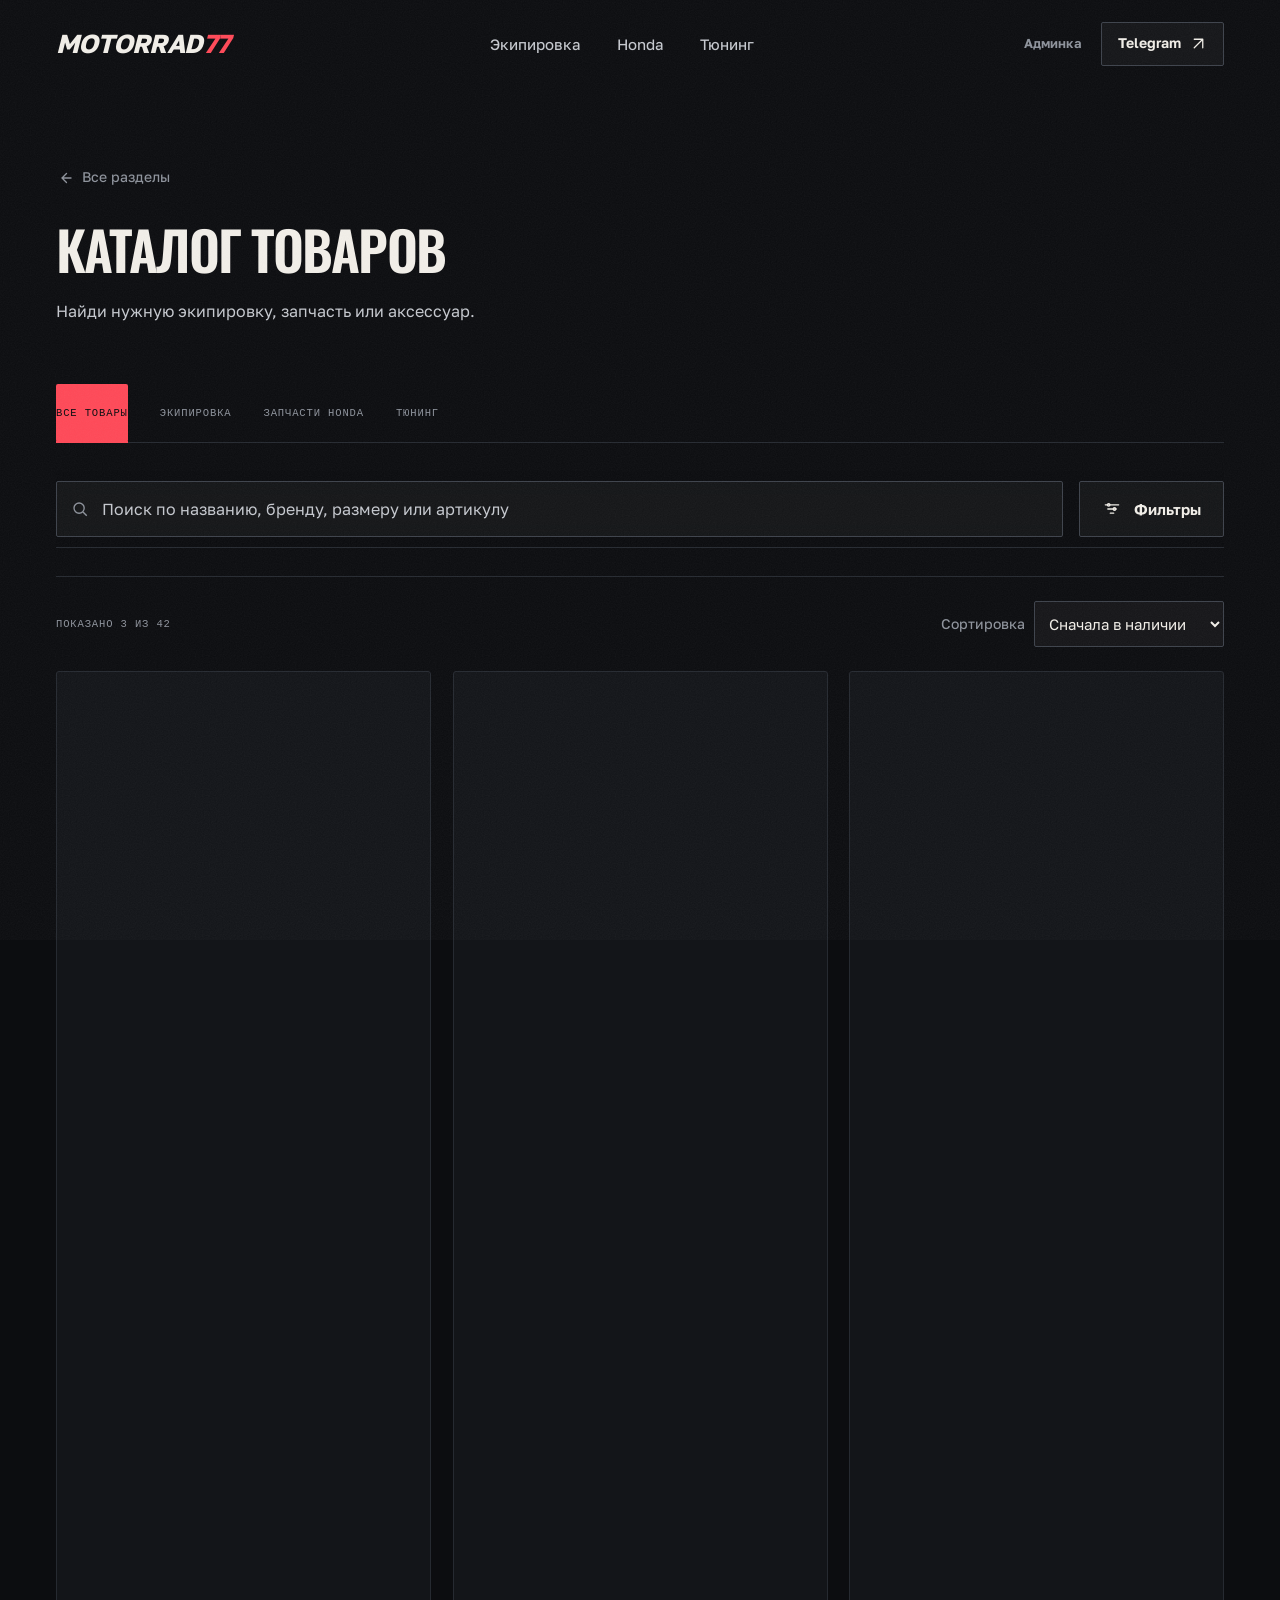
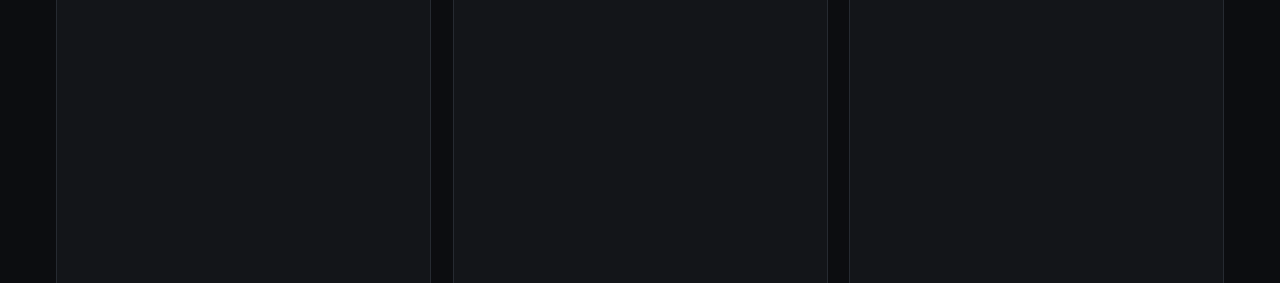
==== commit 19940832: "catalog unification + boots photo swap" ====
--- a/catalog.html
+++ b/catalog.html
@@ -40,7 +40,6 @@
       <div class="section-heading">
         <div><a class="back-link" href="index.html#categories"><svg aria-hidden="true" viewBox="0 0 24 24"><path d="m14 6-6 6 6 6M8 12h12"/></svg>Все разделы</a><h1 class="section-title" id="catalogTitle">Каталог</h1><p class="section-note" id="catalogSubtitle">Выберите категорию на главной странице или найдите товар.</p></div>
       </div>
-      <div class="catalog-cover" aria-hidden="true"><img class="cover-equipment" src="assets/equipment.webp" alt="" width="1536" height="1024"><img class="cover-honda" src="assets/honda.webp" alt="" width="1536" height="1024"><img class="cover-tuning" src="assets/tuning.svg" alt="" width="400" height="210"></div>
     </div>
 
     <script>
@@ -87,18 +86,18 @@
     <details open class="equipment-directory" id="equipmentDirectory" aria-labelledby="equipmentDirectoryTitle">
       <summary class="equipment-directory-summary"><h2 id="equipmentDirectoryTitle">Категории экипировки</h2><span id="equipmentCurrent" class="equipment-current">Вся экипировка</span><svg aria-hidden="true" viewBox="0 0 24 24"><path d="m6 9 6 6 6-6"/></svg></summary>
       <nav class="equipment-types" id="equipmentTypes" aria-label="Категории экипировки">
-<a href="catalog.html?section=equipment" data-equipment-type="all" aria-current="page" onclick="if(typeof chooseEquipmentType==='function')chooseEquipmentType(event,'all')"><span class="equipment-type-art" aria-hidden="true" style="background-position:0.0% 0%"></span><span class="equipment-type-label">Вся экипировка</span></a>
-<a href="catalog.html?section=equipment&amp;type=jackets" data-equipment-type="jackets" onclick="if(typeof chooseEquipmentType==='function')chooseEquipmentType(event,'jackets')"><span class="equipment-type-art" aria-hidden="true" style="background-position:33.333333333333336% 0%"></span><span class="equipment-type-label">Куртки</span></a>
-<a href="catalog.html?section=equipment&amp;type=pants" data-equipment-type="pants" onclick="if(typeof chooseEquipmentType==='function')chooseEquipmentType(event,'pants')"><span class="equipment-type-art" aria-hidden="true" style="background-position:66.66666666666667% 0%"></span><span class="equipment-type-label">Штаны</span></a>
-<a href="catalog.html?section=equipment&amp;type=suits" data-equipment-type="suits" onclick="if(typeof chooseEquipmentType==='function')chooseEquipmentType(event,'suits')"><span class="equipment-type-art" aria-hidden="true" style="background-position:100.0% 0%"></span><span class="equipment-type-label">Комбинезоны</span></a>
-<a href="catalog.html?section=equipment&amp;type=boots" data-equipment-type="boots" onclick="if(typeof chooseEquipmentType==='function')chooseEquipmentType(event,'boots')"><span class="equipment-type-art" aria-hidden="true" style="background-position:0.0% 50%"></span><span class="equipment-type-label">Мотоботы</span></a>
-<a href="catalog.html?section=equipment&amp;type=gloves" data-equipment-type="gloves" onclick="if(typeof chooseEquipmentType==='function')chooseEquipmentType(event,'gloves')"><span class="equipment-type-art" aria-hidden="true" style="background-position:33.333333333333336% 50%"></span><span class="equipment-type-label">Перчатки</span></a>
-<a href="catalog.html?section=equipment&amp;type=helmets" data-equipment-type="helmets" onclick="if(typeof chooseEquipmentType==='function')chooseEquipmentType(event,'helmets')"><span class="equipment-type-art" aria-hidden="true" style="background-position:66.66666666666667% 50%"></span><span class="equipment-type-label">Шлемы</span></a>
-<a href="catalog.html?section=equipment&amp;type=protection" data-equipment-type="protection" onclick="if(typeof chooseEquipmentType==='function')chooseEquipmentType(event,'protection')"><span class="equipment-type-art" aria-hidden="true" style="background-position:100.0% 50%"></span><span class="equipment-type-label">Защита</span></a>
-<a href="catalog.html?section=equipment&amp;type=base" data-equipment-type="base" onclick="if(typeof chooseEquipmentType==='function')chooseEquipmentType(event,'base')"><span class="equipment-type-art" aria-hidden="true" style="background-position:0.0% 100%"></span><span class="equipment-type-label">Термобельё</span></a>
-<a href="catalog.html?section=equipment&amp;type=rain" data-equipment-type="rain" onclick="if(typeof chooseEquipmentType==='function')chooseEquipmentType(event,'rain')"><span class="equipment-type-art" aria-hidden="true" style="background-position:33.333333333333336% 100%"></span><span class="equipment-type-label">Дождевики</span></a>
-<a href="catalog.html?section=equipment&amp;type=bags" data-equipment-type="bags" onclick="if(typeof chooseEquipmentType==='function')chooseEquipmentType(event,'bags')"><span class="equipment-type-art" aria-hidden="true" style="background-position:66.66666666666667% 100%"></span><span class="equipment-type-label">Сумки и рюкзаки</span></a>
-<a href="catalog.html?section=equipment&amp;type=accessories" data-equipment-type="accessories" onclick="if(typeof chooseEquipmentType==='function')chooseEquipmentType(event,'accessories')"><span class="equipment-type-art" aria-hidden="true" style="background-position:100.0% 100%"></span><span class="equipment-type-label">Аксессуары</span></a>
+<a href="catalog.html?section=equipment" data-equipment-type="all" aria-current="page" onclick="if(typeof chooseEquipmentType==='function')chooseEquipmentType(event,'all')"><img class="et-img" src="assets/img/cat/jackets.jpg" alt="" loading="lazy"><span class="equipment-type-label">Вся экипировка</span></a>
+<a href="catalog.html?section=equipment&amp;type=jackets" data-equipment-type="jackets" onclick="if(typeof chooseEquipmentType==='function')chooseEquipmentType(event,'jackets')"><img class="et-img" src="assets/img/cat/jackets.jpg" alt="" loading="lazy"><span class="equipment-type-label">Куртки</span></a>
+<a href="catalog.html?section=equipment&amp;type=pants" data-equipment-type="pants" onclick="if(typeof chooseEquipmentType==='function')chooseEquipmentType(event,'pants')"><img class="et-img" src="assets/img/cat/pants.jpg" alt="" loading="lazy"><span class="equipment-type-label">Штаны</span></a>
+<a href="catalog.html?section=equipment&amp;type=suits" data-equipment-type="suits" onclick="if(typeof chooseEquipmentType==='function')chooseEquipmentType(event,'suits')"><img class="et-img" src="assets/img/cat/suits.jpg" alt="" loading="lazy"><span class="equipment-type-label">Комбинезоны</span></a>
+<a href="catalog.html?section=equipment&amp;type=boots" data-equipment-type="boots" onclick="if(typeof chooseEquipmentType==='function')chooseEquipmentType(event,'boots')"><img class="et-img" src="assets/img/cat/boots.jpg" alt="" loading="lazy"><span class="equipment-type-label">Мотоботы</span></a>
+<a href="catalog.html?section=equipment&amp;type=gloves" data-equipment-type="gloves" onclick="if(typeof chooseEquipmentType==='function')chooseEquipmentType(event,'gloves')"><img class="et-img" src="assets/img/cat/gloves.jpg" alt="" loading="lazy"><span class="equipment-type-label">Перчатки</span></a>
+<a href="catalog.html?section=equipment&amp;type=helmets" data-equipment-type="helmets" onclick="if(typeof chooseEquipmentType==='function')chooseEquipmentType(event,'helmets')"><img class="et-img" src="assets/img/cat/helmets.jpg" alt="" loading="lazy"><span class="equipment-type-label">Шлемы</span></a>
+<a href="catalog.html?section=equipment&amp;type=protection" data-equipment-type="protection" onclick="if(typeof chooseEquipmentType==='function')chooseEquipmentType(event,'protection')"><img class="et-img" src="assets/img/cat/protection.jpg" alt="" loading="lazy"><span class="equipment-type-label">Защита</span></a>
+<a href="catalog.html?section=equipment&amp;type=base" data-equipment-type="base" onclick="if(typeof chooseEquipmentType==='function')chooseEquipmentType(event,'base')"><img class="et-img" src="assets/img/cat/base.jpg" alt="" loading="lazy"><span class="equipment-type-label">Термобельё</span></a>
+<a href="catalog.html?section=equipment&amp;type=rain" data-equipment-type="rain" onclick="if(typeof chooseEquipmentType==='function')chooseEquipmentType(event,'rain')"><img class="et-img" src="assets/img/cat/rain.jpg" alt="" loading="lazy"><span class="equipment-type-label">Дождевики</span></a>
+<a href="catalog.html?section=equipment&amp;type=bags" data-equipment-type="bags" onclick="if(typeof chooseEquipmentType==='function')chooseEquipmentType(event,'bags')"><img class="et-img" src="assets/img/cat/bags.jpg" alt="" loading="lazy"><span class="equipment-type-label">Сумки и рюкзаки</span></a>
+<a href="catalog.html?section=equipment&amp;type=accessories" data-equipment-type="accessories" onclick="if(typeof chooseEquipmentType==='function')chooseEquipmentType(event,'accessories')"><img class="et-img" src="assets/img/cat/accessories.jpg" alt="" loading="lazy"><span class="equipment-type-label">Аксессуары</span></a>
 </nav>
     </details>
     <script>
--- a/assets/css/speed.css
+++ b/assets/css/speed.css
@@ -188,6 +188,26 @@
 /* ---------- каталог ---------- */
 .catalog-page .hero-mini{padding:64px 0 8px}
 .catalog-toolbar{position:sticky;top:80px;z-index:20;padding:10px 0;background:rgba(12,13,16,.82);backdrop-filter:blur(14px);-webkit-backdrop-filter:blur(14px);border-bottom:1px solid var(--line)}
+.catalog-cover{display:none}
+
+/* ---------- каталог: категории экипировки ---------- */
+.equipment-directory{margin:26px 0 6px}
+.equipment-directory-summary{cursor:pointer;display:flex;align-items:center;gap:12px;min-height:48px;list-style:none}
+.equipment-directory-summary::-webkit-details-marker{display:none}
+.equipment-directory-summary h2{font-family:var(--font-display);font-weight:600;text-transform:uppercase;letter-spacing:.02em;font-size:1.35rem;margin:0;color:var(--ink)}
+.equipment-current{font-family:var(--font-mono);text-transform:uppercase;letter-spacing:.1em;font-size:.64rem;color:var(--brand-mark)}
+.equipment-directory-summary svg{width:18px;height:18px;stroke:var(--muted);fill:none;stroke-width:1.8}
+.equipment-types{display:grid;grid-template-columns:repeat(4,minmax(0,1fr));gap:12px;padding-top:16px}
+.equipment-types a{position:relative;display:block;aspect-ratio:3/2;overflow:hidden;border:1px solid var(--line);background:var(--surface);border-radius:2px}
+.equipment-types .equipment-type-art{display:none}
+.equipment-types .et-img{position:absolute;inset:0;width:100%;height:100%;object-fit:cover;filter:saturate(.9) brightness(.82);transition:transform .45s cubic-bezier(.22,1,.36,1),filter .3s}
+.equipment-types a::before{content:"";position:absolute;inset:0;z-index:1;background:linear-gradient(180deg,rgba(12,13,16,.04) 40%,rgba(12,13,16,.85) 100%)}
+.equipment-types .equipment-type-label{position:absolute;left:14px;bottom:11px;z-index:2;font-family:var(--font-display);font-weight:500;text-transform:uppercase;letter-spacing:.05em;font-size:1rem;line-height:1.1;color:var(--ink);padding-right:8px}
+.equipment-types a::after{content:"";position:absolute;left:0;right:100%;top:0;height:2px;background:var(--brand-mark);z-index:2;transition:right .3s cubic-bezier(.2,.8,.2,1)}
+.equipment-types a:hover::after{right:0}
+.equipment-types a:hover .et-img{transform:scale(1.07);filter:saturate(1.02) brightness(1)}
+.equipment-types a[aria-current="page"]::after{right:0}
+@media(max-width:760px){.equipment-types{grid-template-columns:repeat(2,minmax(0,1fr));gap:10px}.equipment-type-label{font-size:.9rem;left:12px;bottom:9px}}
 .product-grid{gap:22px}
 .product-card{background:var(--surface);border:1px solid var(--line);border-radius:3px;transition:transform .2s,border-color .2s,box-shadow .2s;position:relative}
 .product-card:hover{border-color:var(--line-strong);transform:translateY(-3px);box-shadow:0 18px 40px rgba(0,0,0,.45),inset 2px 0 0 var(--brand-mark)}
@@ -205,7 +225,7 @@
 .search-input:focus,.filter-select:focus{border-color:var(--brand-mark)}
 .filter-panel{background:rgba(19,21,25,.9);backdrop-filter:blur(10px);border-radius:3px}
 .filter-toggle.is-open{color:var(--brand-mark);border-color:var(--brand-mark)}
-.catalog-sections a{font-family:var(--font-mono);text-transform:uppercase;letter-spacing:.08em;font-size:.66rem;border-radius:2px}
+.catalog-sections a{font-family:var(--font-mono);text-transform:uppercase;letter-spacing:.08em;font-size:.66rem;border-radius:2px;height:44px;padding-block:0;align-items:center}
 .catalog-sections a[aria-current="page"]{background:var(--brand-mark);border-color:var(--brand-mark);color:#0C0D10}
 .catalog-count,.sort-summary{font-family:var(--font-mono);text-transform:uppercase;letter-spacing:.08em;font-size:.66rem;color:var(--muted)}
 .detail-price,.product-price{font-variant-numeric:tabular-nums}
